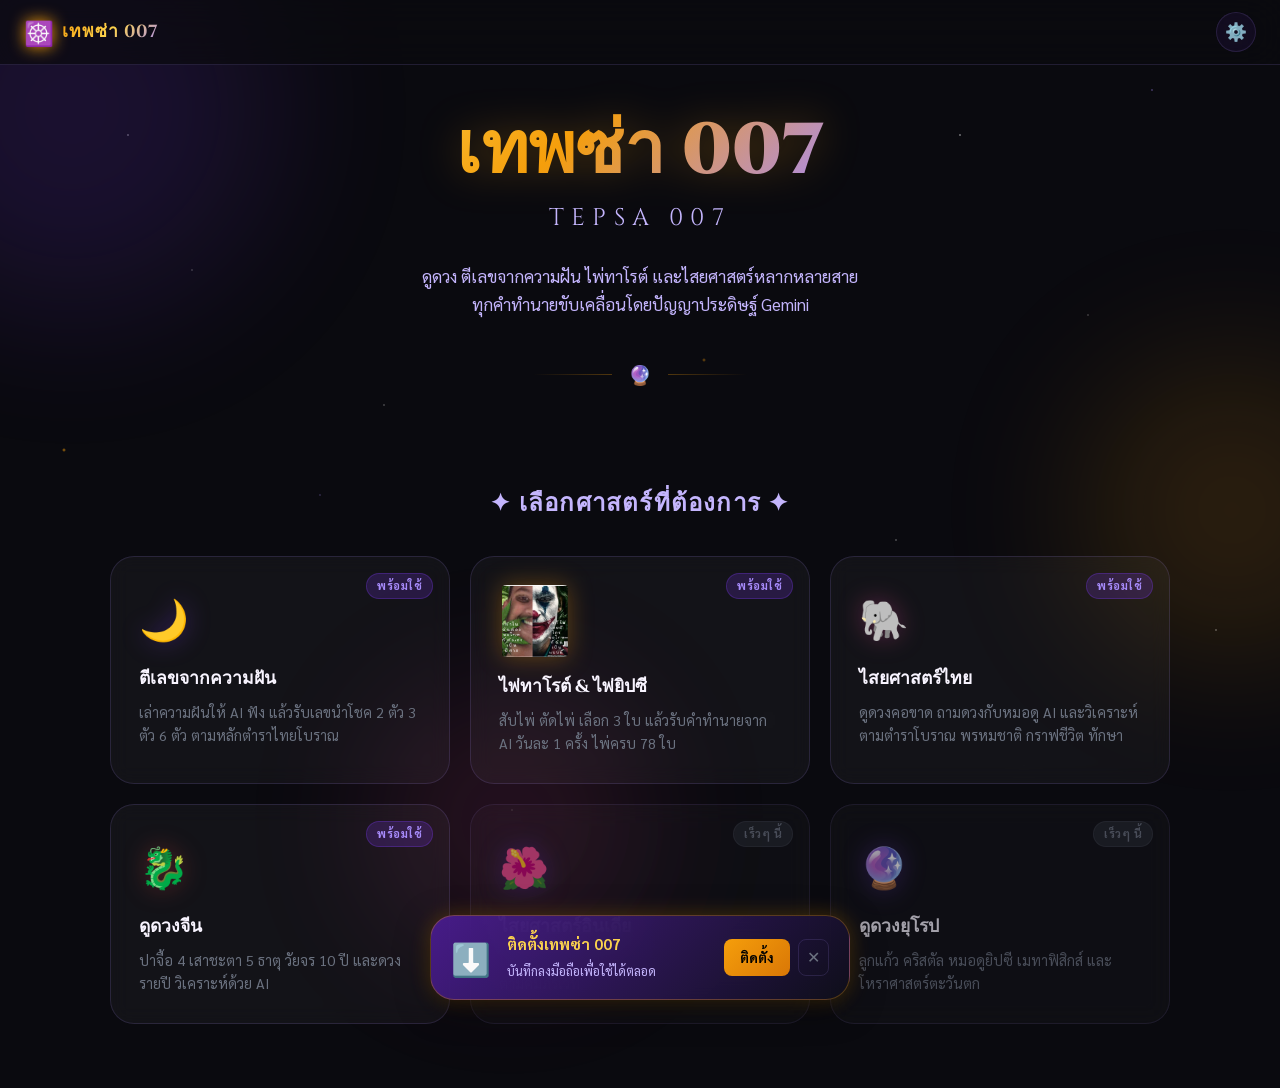
==== index.html @ 2c727ce7 "Add files via upload" ====
<!DOCTYPE html>
<html lang="th">
<head>
  <meta charset="UTF-8" />
  <meta name="viewport" content="width=device-width, initial-scale=1.0, viewport-fit=cover" />
  <title>เทพซ่า 007 — ดูดวงด้วย AI Gemini</title>
  <meta name="description" content="เทพซ่า 007 — ดูดวง ตีเลขจากความฝัน ไพ่ทาโรต์ ไพ่ยิปซี และไสยศาสตร์หลากหลาย ด้วยพลัง AI Gemini" />
  <meta name="theme-color" content="#7c3aed" />
  <meta name="apple-mobile-web-app-capable" content="yes" />
  <meta name="apple-mobile-web-app-status-bar-style" content="black-translucent" />
  <meta name="apple-mobile-web-app-title" content="เทพซ่า 007" />
  <link rel="manifest" href="manifest.json" />
  <link rel="apple-touch-icon" href="icons/icon-192.png" />

  <!-- Open Graph -->
  <meta property="og:title"       content="เทพซ่า 007 — ดูดวงด้วย AI" />
  <meta property="og:description" content="ดูดวง ตีเลขฝัน ไพ่ทาโรต์ ไสยศาสตร์ครบครัน" />
  <meta property="og:type"        content="website" />

  <link rel="stylesheet" href="css/style.css" />
</head>
<body>

<!-- ========== Background ========== -->
<div class="stars-bg"></div>
<div class="nebula-orbs">
  <div class="orb orb-1"></div>
  <div class="orb orb-2"></div>
  <div class="orb orb-3"></div>
</div>

<!-- ========== Navbar ========== -->
<nav class="navbar" role="navigation" aria-label="เมนูหลัก">
  <a href="index.html" class="navbar-logo" aria-label="หน้าแรก">
    <span class="logo-icon">☸️</span>
    <span class="logo-text">เทพซ่า 007</span>
  </a>
  <div class="navbar-actions">
    <button class="btn-icon" id="btn-settings" aria-label="การตั้งค่า" title="การตั้งค่า">⚙️</button>
  </div>
</nav>

<!-- ========== Settings Overlay ========== -->
<div class="settings-overlay" id="settings-overlay" role="dialog" aria-modal="true" aria-labelledby="settings-title"></div>
<aside class="settings-panel" id="settings-panel">
  <div class="settings-header">
    <h2 id="settings-title">⚙️ การตั้งค่า</h2>
    <button class="btn-icon" id="btn-settings-close" aria-label="ปิด">✕</button>
  </div>
  <div class="settings-body">

    <!-- API Key -->
    <div class="settings-section">
      <label for="setting-api-key">🔑 Gemini API Key</label>
      <div class="input-group">
        <input type="password" id="setting-api-key" placeholder="AIzaSy..." autocomplete="off" spellcheck="false" />
        <button class="input-toggle-eye" id="toggle-eye" aria-label="แสดง/ซ่อน API Key">👁</button>
      </div>
      <a href="https://aistudio.google.com/app/apikey" target="_blank" rel="noopener noreferrer" class="settings-link">
        🔗 รับ API Key ฟรีที่ Google AI Studio →
      </a>
    </div>

    <div class="settings-divider"></div>

    <!-- Model Selection -->
    <div class="settings-section">
      <label for="setting-model">🤖 เลือกโมเดล AI</label>
      <div class="settings-select-wrapper">
        <select id="setting-model" aria-label="เลือกโมเดล Gemini">
          <option value="models/gemini-2.5-flash">✨ Gemini 2.5 Flash</option>
        </select>
      </div>
      <div id="model-status" class="model-status" style="display:none;"></div>
      <button
        type="button"
        style="margin-top:0.5rem; width:100%; padding:0.5rem; border-radius:8px; border:1px solid var(--border-glass); background:var(--bg-glass); color:var(--text-secondary); font-family:Sarabun,sans-serif; font-size:0.82rem; cursor:pointer;"
        id="btn-refresh-models"
        onclick="(function(){
          const key=document.getElementById('setting-api-key').value.trim()||window.Store.get(window.STORAGE.API_KEY,'');
          if(!key){window.showToast('กรุณาใส่ API Key ก่อน','error');return;}
          const el=document.getElementById('model-status');el.style.display='block';
          window.modelManager.fetchModels(key,true);
        })()">
        🔄 โหลดโมเดลใหม่จาก API
      </button>
    </div>

    <div class="settings-divider"></div>

    <!-- Voice Selection -->
    <div class="settings-section">
      <label for="setting-voice">🔊 โมเดลเสียงอ่าน</label>
      <div class="settings-select-wrapper">
        <select id="setting-voice" aria-label="เลือกเสียงอ่าน">
          <option value="auto">✨ อัตโนมัติ — เสียงธรรมชาติ (แนะนำ)</option>
        </select>
      </div>
      <div class="settings-hint">แสดงเฉพาะเสียงภาษาไทยที่ติดตั้งอยู่ใน Microsoft Edge หรือระบบของคุณ</div>
    </div>

    <div class="settings-divider"></div>

    <!-- Info -->
    <div class="settings-section">
      <label>ℹ️ ข้อมูล</label>
      <div style="font-size:0.82rem; color:var(--text-muted); line-height:1.7;">
        ข้อมูลทั้งหมด (API Key, ประวัติ, ผลไพ่) บันทึกในเครื่องของคุณเท่านั้น ไม่มีการส่งข้อมูลไปยังเซิร์ฟเวอร์ใดๆ นอกจาก Google Gemini API
      </div>
    </div>

  </div>
  <div class="settings-footer">
    <button class="btn-save" id="btn-save-settings">💾 บันทึก</button>
    <button class="btn-clear-data" id="btn-clear-data">🗑️ ล้างทั้งหมด</button>
  </div>
</aside>

<!-- ========== Page Wrapper ========== -->
<main class="page-wrapper">

  <!-- Hero -->
  <section class="hero" aria-labelledby="hero-title">
    <h1 class="hero-title" id="hero-title">เทพซ่า 007</h1>
    <div class="hero-title-sub">TEPSA 007</div>
    <p class="hero-desc">
      ดูดวง ตีเลขจากความฝัน ไพ่ทาโรต์ และไสยศาสตร์หลากหลายสาย<br>
      ทุกคำทำนายขับเคลื่อนโดยปัญญาประดิษฐ์ Gemini
    </p>
    <div class="hero-divider">
      <div class="hero-divider-icon">🔮</div>
    </div>
  </section>

  <!-- Features Grid -->
  <section class="features-section" aria-labelledby="features-heading">
    <h2 class="features-title" id="features-heading">✦ เลือกศาสตร์ที่ต้องการ ✦</h2>
    <div class="features-grid" role="list">

      <!-- Feature 1: Dream -->
      <a href="pages/dream.html" class="feature-card active" role="listitem" style="--glow-color:rgba(124,58,237,0.35); --glow-border:#7c3aed;">
        <div class="feature-badge badge-new">พร้อมใช้</div>
        <span class="feature-icon">🌙</span>
        <div class="feature-title">ตีเลขจากความฝัน</div>
        <div class="feature-desc">เล่าความฝันให้ AI ฟัง แล้วรับเลขนำโชค 2 ตัว 3 ตัว 6 ตัว ตามหลักตำราไทยโบราณ</div>
      </a>

      <!-- Feature 2: Tarot -->
      <a href="pages/tarot.html" class="feature-card active-gold" role="listitem" style="--glow-color:rgba(245,158,11,0.35); --glow-border:#f59e0b;">
        <div class="feature-badge badge-new">พร้อมใช้</div>
        <img class="feature-icon feature-icon-image" src="icons_1/128.png" alt="ไอคอนไพ่ทาโรต์" />
        <div class="feature-title">ไพ่ทาโรต์ & ไพ่ยิปซี</div>
        <div class="feature-desc">สับไพ่ ตัดไพ่ เลือก 3 ใบ แล้วรับคำทำนายจาก AI วันละ 1 ครั้ง ไพ่ครบ 78 ใบ</div>
      </a>

      <!-- Feature 3: Thai -->
      <a href="pages/thai.html" class="feature-card active-pink" role="listitem" style="--glow-color:rgba(236,72,153,0.3); --glow-border:#ec4899;">
        <div class="feature-badge badge-new">พร้อมใช้</div>
        <span class="feature-icon">🐘</span>
        <div class="feature-title">ไสยศาสตร์ไทย</div>
        <div class="feature-desc">ดูดวงคอขาด ถามดวงกับหมอดู AI และวิเคราะห์ตามตำราโบราณ พรหมชาติ กราฟชีวิต ทักษา</div>
      </a>

      <!-- Feature 4: Chinese -->
      <a href="pages/chinese.html" class="feature-card active-red" role="listitem" style="--glow-color:rgba(239,68,68,0.3); --glow-border:#ef4444;">
        <div class="feature-badge badge-new">พร้อมใช้</div>
        <span class="feature-icon">🐉</span>
        <div class="feature-title">ดูดวงจีน</div>
        <div class="feature-desc">ปาจื้อ 4 เสาชะตา 5 ธาตุ วัยจร 10 ปี และดวงรายปี วิเคราะห์ด้วย AI</div>
      </a>

      <!-- Feature 5: India -->
      <div class="feature-card coming-soon" role="listitem">
        <div class="feature-badge badge-soon">เร็วๆ นี้</div>
        <span class="feature-icon">🌺</span>
        <div class="feature-title">ไสยศาสตร์อินเดีย</div>
        <div class="feature-desc">โหราศาสตร์เวทมนตร์ จักระ มันตรา ดวงชะตาตามคัมภีร์เวท</div>
      </div>

      <!-- Feature 6: Europe -->
      <div class="feature-card coming-soon" role="listitem">
        <div class="feature-badge badge-soon">เร็วๆ นี้</div>
        <span class="feature-icon">🔮</span>
        <div class="feature-title">ดูดวงยุโรป</div>
        <div class="feature-desc">ลูกแก้ว คริสตัล หมอดูยิปซี เมทาฟิสิกส์ และโหราศาสตร์ตะวันตก</div>
      </div>

    </div>
  </section>

</main>

<!-- ========== PWA Install Banner ========== -->
<div class="install-banner" id="install-banner" role="complementary" aria-label="ติดตั้งแอป">
  <div class="install-banner-icon">⬇️</div>
  <div class="install-banner-text">
    <strong>ติดตั้งเทพซ่า 007</strong>
    <span>บันทึกลงมือถือเพื่อใช้ได้ตลอด</span>
  </div>
  <div class="install-banner-actions">
    <button class="btn-install" id="btn-install-pwa">ติดตั้ง</button>
    <button class="btn-dismiss" id="btn-dismiss-pwa" aria-label="ปิด">✕</button>
  </div>
</div>

<script src="js/app.js"></script>
<script src="js/models.js"></script>
</body>
</html>
---- css/style.css ----
/* ==========================================
   เทพซ่า 007 — Global Design System
   ========================================== */

@import url('https://fonts.googleapis.com/css2?family=Cinzel:wght@400;600;700;900&family=Sarabun:wght@300;400;500;600;700&display=swap');

/* ---- CSS Variables ---- */
:root {
  color-scheme: dark;
  --bg-primary:    #0a0a0f;
  --bg-secondary:  #0f0f1a;
  --bg-card:       rgba(255,255,255,0.04);
  --bg-glass:      rgba(124,58,237,0.08);

  --purple-deep:   #4c1d95;
  --purple-main:   #7c3aed;
  --purple-light:  #a78bfa;
  --purple-glow:   rgba(124,58,237,0.35);

  --gold-main:     #f59e0b;
  --gold-light:    #fcd34d;
  --gold-glow:     rgba(245,158,11,0.35);

  --pink-accent:   #ec4899;
  --pink-glow:     rgba(236,72,153,0.25);

  --cyan-accent:   #06b6d4;
  --text-primary:  #f8f4ff;
  --text-secondary:#c4b5fd;
  --text-muted:    #6b7280;

  --border-glass:  rgba(167,139,250,0.15);
  --border-gold:   rgba(245,158,11,0.3);

  --radius-sm:     8px;
  --radius-md:     16px;
  --radius-lg:     24px;
  --radius-xl:     32px;

  --shadow-purple: 0 0 30px rgba(124,58,237,0.4);
  --shadow-gold:   0 0 20px rgba(245,158,11,0.3);
  --shadow-card:   0 8px 32px rgba(0,0,0,0.4);

  --transition:    all 0.3s cubic-bezier(0.4,0,0.2,1);
}

/* ---- Reset ---- */
*, *::before, *::after { box-sizing: border-box; margin: 0; padding: 0; }

html { scroll-behavior: smooth; font-size: 16px; }

body {
  font-family: 'Sarabun', sans-serif;
  background-color: var(--bg-primary);
  color: var(--text-primary);
  min-height: 100vh;
  overflow-x: hidden;
  line-height: 1.6;
}

/* ---- Starfield Background ---- */
.stars-bg {
  position: fixed;
  inset: 0;
  z-index: 0;
  pointer-events: none;
  overflow: hidden;
}
.stars-bg::before, .stars-bg::after {
  content: '';
  position: absolute;
  inset: 0;
  background-image:
    radial-gradient(1px 1px at 10% 15%, rgba(255,255,255,0.8) 0%, transparent 100%),
    radial-gradient(1px 1px at 30% 45%, rgba(255,255,255,0.6) 0%, transparent 100%),
    radial-gradient(1.5px 1.5px at 50% 25%, rgba(255,255,255,0.9) 0%, transparent 100%),
    radial-gradient(1px 1px at 70% 60%, rgba(255,255,255,0.7) 0%, transparent 100%),
    radial-gradient(1px 1px at 85% 35%, rgba(255,255,255,0.5) 0%, transparent 100%),
    radial-gradient(1px 1px at 20% 75%, rgba(255,255,255,0.6) 0%, transparent 100%),
    radial-gradient(1.5px 1.5px at 60% 80%, rgba(255,255,255,0.8) 0%, transparent 100%),
    radial-gradient(1px 1px at 40% 90%, rgba(255,255,255,0.5) 0%, transparent 100%),
    radial-gradient(1px 1px at 90% 10%, rgba(167,139,250,0.9) 0%, transparent 100%),
    radial-gradient(2px 2px at 5% 50%, rgba(245,158,11,0.7) 0%, transparent 100%);
  animation: twinkle 4s ease-in-out infinite alternate;
}
.stars-bg::after {
  background-image:
    radial-gradient(1px 1px at 15% 30%, rgba(255,255,255,0.5) 0%, transparent 100%),
    radial-gradient(1px 1px at 45% 65%, rgba(255,255,255,0.7) 0%, transparent 100%),
    radial-gradient(1.5px 1.5px at 75% 15%, rgba(255,255,255,0.6) 0%, transparent 100%),
    radial-gradient(1px 1px at 95% 70%, rgba(255,255,255,0.8) 0%, transparent 100%),
    radial-gradient(1px 1px at 25% 55%, rgba(167,139,250,0.6) 0%, transparent 100%),
    radial-gradient(2px 2px at 55% 40%, rgba(245,158,11,0.5) 0%, transparent 100%),
    radial-gradient(1px 1px at 80% 85%, rgba(255,255,255,0.5) 0%, transparent 100%);
  animation-delay: 2s;
  animation-duration: 6s;
}
@keyframes twinkle {
  0%   { opacity: 0.6; }
  100% { opacity: 1; }
}

/* ---- Nebula Orbs ---- */
.nebula-orbs {
  position: fixed;
  inset: 0;
  z-index: 0;
  pointer-events: none;
}
.orb {
  position: absolute;
  border-radius: 50%;
  filter: blur(80px);
  opacity: 0.15;
  animation: floatOrb 8s ease-in-out infinite;
}
.orb-1 { width: 400px; height: 400px; background: var(--purple-main); top: -10%; left: -10%; animation-duration: 10s; }
.orb-2 { width: 300px; height: 300px; background: var(--gold-main); top: 40%; right: -8%; animation-duration: 12s; animation-delay: 2s; }
.orb-3 { width: 250px; height: 250px; background: var(--pink-accent); bottom: -5%; left: 30%; animation-duration: 9s; animation-delay: 4s; }
@keyframes floatOrb {
  0%, 100% { transform: translate(0, 0) scale(1); }
  33%       { transform: translate(30px, -20px) scale(1.05); }
  66%       { transform: translate(-20px, 30px) scale(0.95); }
}

/* ---- Layout ---- */
.page-wrapper {
  position: relative;
  z-index: 1;
  min-height: 100vh;
}

/* ---- Navbar ---- */
.navbar {
  position: fixed;
  top: 0;
  left: 0;
  right: 0;
  z-index: 100;
  display: flex;
  align-items: center;
  justify-content: space-between;
  padding: 0.75rem 1.5rem;
  background: rgba(10,10,15,0.7);
  backdrop-filter: blur(20px);
  -webkit-backdrop-filter: blur(20px);
  border-bottom: 1px solid var(--border-glass);
}
.navbar-logo {
  display: flex;
  align-items: center;
  gap: 0.5rem;
  text-decoration: none;
}
.navbar-logo .logo-icon {
  font-size: 1.5rem;
  filter: drop-shadow(0 0 8px var(--gold-main));
  animation: rotateSlow 20s linear infinite;
}
@keyframes rotateSlow { to { transform: rotate(360deg); } }
.navbar-logo .logo-text {
  font-family: 'Cinzel', serif;
  font-size: 1.1rem;
  font-weight: 700;
  background: linear-gradient(135deg, var(--gold-main), var(--gold-light), var(--purple-light));
  -webkit-background-clip: text;
  -webkit-text-fill-color: transparent;
  background-clip: text;
  letter-spacing: 1px;
}
.navbar-actions { display: flex; align-items: center; gap: 0.5rem; }

/* ---- Buttons ---- */
.btn-icon {
  width: 40px;
  height: 40px;
  border-radius: 50%;
  border: 1px solid var(--border-glass);
  background: var(--bg-glass);
  color: var(--text-primary);
  font-size: 1.1rem;
  cursor: pointer;
  display: flex;
  align-items: center;
  justify-content: center;
  transition: var(--transition);
  backdrop-filter: blur(10px);
  -webkit-backdrop-filter: blur(10px);
}
.btn-icon:hover {
  border-color: var(--purple-main);
  background: var(--purple-glow);
  box-shadow: var(--shadow-purple);
  transform: scale(1.05);
}
.btn-back {
  display: inline-flex;
  align-items: center;
  gap: 0.4rem;
  padding: 0.4rem 1rem;
  border-radius: var(--radius-sm);
  border: 1px solid var(--border-glass);
  background: var(--bg-glass);
  color: var(--text-secondary);
  font-family: 'Sarabun', sans-serif;
  font-size: 0.9rem;
  cursor: pointer;
  text-decoration: none;
  transition: var(--transition);
  backdrop-filter: blur(10px);
}
.btn-back:hover {
  color: var(--text-primary);
  border-color: var(--purple-main);
  background: var(--purple-glow);
}

.btn-primary {
  display: inline-flex;
  align-items: center;
  justify-content: center;
  gap: 0.5rem;
  padding: 0.75rem 1.75rem;
  border-radius: var(--radius-md);
  border: none;
  background: linear-gradient(135deg, var(--purple-main), var(--purple-deep));
  color: #fff;
  font-family: 'Sarabun', sans-serif;
  font-size: 1rem;
  font-weight: 600;
  cursor: pointer;
  transition: var(--transition);
  box-shadow: 0 4px 15px var(--purple-glow);
}
.btn-primary:hover {
  transform: translateY(-2px);
  box-shadow: 0 8px 25px var(--purple-glow);
}
.btn-primary:active { transform: translateY(0); }
.btn-primary:disabled {
  opacity: 0.5;
  cursor: not-allowed;
  transform: none;
}

.btn-gold {
  display: inline-flex;
  align-items: center;
  justify-content: center;
  gap: 0.5rem;
  padding: 0.75rem 1.75rem;
  border-radius: var(--radius-md);
  border: 1px solid var(--gold-main);
  background: linear-gradient(135deg, rgba(245,158,11,0.15), rgba(252,211,77,0.1));
  color: var(--gold-light);
  font-family: 'Sarabun', sans-serif;
  font-size: 1rem;
  font-weight: 600;
  cursor: pointer;
  transition: var(--transition);
}
.btn-gold:hover {
  background: linear-gradient(135deg, rgba(245,158,11,0.25), rgba(252,211,77,0.2));
  box-shadow: var(--shadow-gold);
  transform: translateY(-2px);
}

/* ---- Settings Panel ---- */
.settings-overlay {
  position: fixed;
  inset: 0;
  background: rgba(0,0,0,0.6);
  backdrop-filter: blur(4px);
  z-index: 200;
  opacity: 0;
  pointer-events: none;
  transition: opacity 0.3s ease;
}
.settings-overlay.open { opacity: 1; pointer-events: all; }

.settings-panel {
  position: fixed;
  top: 0;
  right: 0;
  bottom: 0;
  width: min(380px, 100vw);
  background: linear-gradient(180deg, #0d0d1a 0%, #0a0a0f 100%);
  border-left: 1px solid var(--border-glass);
  z-index: 201;
  transform: translateX(100%);
  transition: transform 0.35s cubic-bezier(0.4,0,0.2,1);
  display: flex;
  flex-direction: column;
  overflow: hidden;
}
.settings-panel.open { transform: translateX(0); }

.settings-header {
  display: flex;
  align-items: center;
  justify-content: space-between;
  padding: 1.25rem 1.5rem;
  border-bottom: 1px solid var(--border-glass);
  background: rgba(124,58,237,0.08);
}
.settings-header h2 {
  font-family: 'Cinzel', serif;
  font-size: 1.1rem;
  font-weight: 600;
  color: var(--gold-light);
}
.settings-body { flex: 1; overflow-y: auto; padding: 1.5rem; display: flex; flex-direction: column; gap: 1.5rem; }

.settings-section { display: flex; flex-direction: column; gap: 0.75rem; }
.settings-section label {
  font-size: 0.85rem;
  font-weight: 600;
  color: var(--text-secondary);
  text-transform: uppercase;
  letter-spacing: 0.05em;
}

.input-group { position: relative; }
.input-group input,
.input-group select,
.settings-section select {
  width: 100%;
  padding: 0.75rem 1rem;
  border-radius: var(--radius-sm);
  border: 1px solid var(--border-glass);
  background: rgba(255,255,255,0.06);
  color: var(--text-primary);
  font-family: 'Sarabun', sans-serif;
  font-size: 0.95rem;
  outline: none;
  transition: var(--transition);
  -webkit-appearance: none;
  appearance: none;
  color-scheme: dark;
}

.settings-section select option,
.input-group select option,
select option {
  background-color: #161229 !important;
  color: #f8f4ff !important;
  font-family: 'Sarabun', sans-serif;
  font-size: 0.95rem;
  padding: 0.75rem 1rem;
}
.input-group input[type="password"] { padding-right: 2.75rem; letter-spacing: 0.1em; }
.input-group input:focus,
.input-group select:focus,
.settings-section select:focus {
  border-color: var(--purple-main);
  background: rgba(124,58,237,0.08);
  box-shadow: 0 0 0 3px rgba(124,58,237,0.15);
}
.input-toggle-eye {
  position: absolute;
  right: 0.75rem;
  top: 50%;
  transform: translateY(-50%);
  background: none;
  border: none;
  color: var(--text-muted);
  cursor: pointer;
  font-size: 1rem;
  padding: 0.25rem;
  line-height: 1;
  transition: color 0.2s;
}
.input-toggle-eye:hover { color: var(--text-primary); }

.settings-link {
  font-size: 0.82rem;
  color: var(--purple-light);
  text-decoration: none;
  display: inline-flex;
  align-items: center;
  gap: 0.3rem;
  transition: color 0.2s;
}
.settings-link:hover { color: var(--gold-light); }

.settings-hint {
  color: var(--text-muted);
  font-size: 0.78rem;
  line-height: 1.5;
}

.settings-select-wrapper { position: relative; }

/* Custom Select Dropdown Component */
.custom-select-container {
  position: relative;
  width: 100%;
}

.custom-select-trigger {
  width: 100%;
  padding: 0.85rem 1rem;
  border-radius: var(--radius-sm);
  border: 2px solid #8b5cf6;
  background: #0f0b21;
  color: #ffffff !important;
  font-family: 'Sarabun', sans-serif;
  font-size: 0.98rem;
  font-weight: 600;
  display: flex;
  align-items: center;
  justify-content: space-between;
  cursor: pointer;
  user-select: none;
  transition: all 0.25s cubic-bezier(0.4, 0, 0.2, 1);
  box-shadow: 0 4px 15px rgba(0, 0, 0, 0.4), inset 0 1px 2px rgba(255, 255, 255, 0.08);
}

.custom-select-trigger:hover {
  border-color: #a78bfa;
  background: #181236;
  box-shadow: 0 0 15px rgba(124, 58, 237, 0.35);
}

.custom-select-trigger.active {
  border-color: #f59e0b;
  background: #181236;
  box-shadow: 0 0 0 3px rgba(245, 158, 11, 0.25), 0 0 25px rgba(124, 58, 237, 0.4);
}

.custom-select-trigger .custom-select-label-wrap {
  display: flex;
  align-items: center;
  gap: 0.6rem;
  overflow: hidden;
  text-overflow: ellipsis;
  white-space: nowrap;
}

.custom-select-trigger .custom-select-label {
  color: #ffffff !important;
  font-weight: 600;
  font-size: 0.98rem;
  letter-spacing: 0.02em;
}

.custom-select-trigger .custom-select-arrow {
  color: #f59e0b !important;
  font-size: 1rem;
  font-weight: bold;
  transition: transform 0.25s ease, color 0.2s ease;
  flex-shrink: 0;
  margin-left: 0.5rem;
}

.custom-select-trigger.active .custom-select-arrow {
  transform: rotate(180deg);
  color: #fbbf24 !important;
}

/* Dropdown list container */
.custom-select-dropdown {
  position: absolute;
  top: calc(100% + 8px);
  left: 0;
  right: 0;
  z-index: 99999;
  background: #0e0a1f;
  border: 2px solid rgba(167, 139, 250, 0.45);
  border-radius: 14px;
  box-shadow: 0 20px 60px rgba(0, 0, 0, 0.95), 0 0 30px rgba(124, 58, 237, 0.35);
  max-height: 270px;
  overflow-y: auto;
  padding: 8px;
  backdrop-filter: blur(24px);
  -webkit-backdrop-filter: blur(24px);
  animation: customSelectFadeIn 0.2s cubic-bezier(0.16, 1, 0.3, 1);
  scrollbar-width: thin;
  scrollbar-color: #f59e0b #181333;
}

@keyframes customSelectFadeIn {
  from { opacity: 0; transform: translateY(-8px) scale(0.98); }
  to { opacity: 1; transform: translateY(0) scale(1); }
}

/* ---- Highly Visible Gold Scrollbar (แถบสไลด์เด่นชัด) ---- */
.custom-select-dropdown::-webkit-scrollbar {
  width: 10px;
}
.custom-select-dropdown::-webkit-scrollbar-track {
  background: #181333;
  border-radius: 8px;
  border: 1px solid rgba(255, 255, 255, 0.15);
  margin: 4px 2px;
}
.custom-select-dropdown::-webkit-scrollbar-thumb {
  background: linear-gradient(180deg, #f59e0b, #d97706);
  border-radius: 8px;
  border: 2px solid #181333;
  box-shadow: 0 0 10px rgba(245, 158, 11, 0.7);
}
.custom-select-dropdown::-webkit-scrollbar-thumb:hover {
  background: linear-gradient(180deg, #fbbf24, #f59e0b);
  box-shadow: 0 0 15px rgba(245, 158, 11, 1);
}

/* Dropdown Items with High Contrast */
.custom-select-item {
  padding: 0.75rem 0.9rem;
  border-radius: 9px;
  background: #16112e;
  border: 1px solid rgba(255, 255, 255, 0.08);
  color: #ffffff !important;
  font-size: 0.92rem;
  font-weight: 600;
  display: flex;
  align-items: center;
  justify-content: space-between;
  gap: 0.5rem;
  cursor: pointer;
  transition: all 0.15s ease;
  user-select: none;
  margin-bottom: 5px;
}

.custom-select-item:hover {
  background: #6d28d9 !important;
  border-color: #c084fc;
  color: #ffffff !important;
  transform: translateX(4px);
  box-shadow: 0 4px 12px rgba(109, 40, 217, 0.4);
}

.custom-select-item.selected {
  background: #4c1d95 !important;
  border: 2px solid #f59e0b !important;
  color: #ffffff !important;
  font-weight: 700;
  box-shadow: 0 0 15px rgba(245, 158, 11, 0.25);
}

.custom-select-item .item-main {
  display: flex;
  align-items: center;
  gap: 0.6rem;
  overflow: hidden;
  text-overflow: ellipsis;
  white-space: nowrap;
  color: #ffffff !important;
}

.custom-select-item .item-main span {
  color: #ffffff !important;
}

.custom-select-item .item-badge {
  font-size: 0.72rem;
  padding: 0.18rem 0.5rem;
  border-radius: 6px;
  font-weight: 700;
  letter-spacing: 0.02em;
}

.custom-select-item .badge-flash {
  background: #2a1906;
  color: #fbbf24 !important;
  border: 1px solid #f59e0b;
}

.custom-select-item .badge-pro {
  background: #082f49;
  color: #38bdf8 !important;
  border: 1px solid #0284c7;
}

.custom-select-item .badge-new {
  background: #1c0e3a;
  color: #c084fc !important;
  border: 1px solid #9333ea;
}

.custom-select-item .item-check {
  color: #f59e0b !important;
  font-size: 1.05rem;
  font-weight: 900;
  margin-left: 0.4rem;
}

.model-status {
  font-size: 0.8rem;
  padding: 0.4rem 0.75rem;
  border-radius: var(--radius-sm);
  background: rgba(255,255,255,0.04);
  border: 1px solid var(--border-glass);
}
.model-status.loading { color: var(--purple-light); }
.model-status.success { color: #4ade80; border-color: rgba(74,222,128,0.3); }
.model-status.error   { color: var(--pink-accent); border-color: rgba(236,72,153,0.3); }

.settings-divider {
  height: 1px;
  background: var(--border-glass);
}

.settings-footer {
  padding: 1.25rem 1.5rem;
  border-top: 1px solid var(--border-glass);
  display: flex;
  gap: 0.75rem;
}
.btn-save {
  flex: 1;
  padding: 0.65rem;
  border-radius: var(--radius-sm);
  border: none;
  background: linear-gradient(135deg, var(--purple-main), var(--purple-deep));
  color: #fff;
  font-family: 'Sarabun', sans-serif;
  font-weight: 600;
  cursor: pointer;
  transition: var(--transition);
}
.btn-save:hover { box-shadow: 0 0 20px var(--purple-glow); }
.btn-clear-data {
  padding: 0.65rem 1rem;
  border-radius: var(--radius-sm);
  border: 1px solid rgba(239,68,68,0.3);
  background: transparent;
  color: #f87171;
  font-family: 'Sarabun', sans-serif;
  font-size: 0.85rem;
  cursor: pointer;
  transition: var(--transition);
}
.btn-clear-data:hover { background: rgba(239,68,68,0.1); border-color: rgba(239,68,68,0.5); }

/* ---- Install Banner ---- */
.install-banner {
  position: fixed;
  bottom: 1.25rem;
  left: 50%;
  transform: translateX(-50%) translateY(120px);
  width: calc(100% - 2rem);
  max-width: 420px;
  z-index: 150;
  background: linear-gradient(135deg, rgba(76,29,149,0.9), rgba(15,15,26,0.95));
  border: 1px solid var(--border-gold);
  border-radius: var(--radius-lg);
  padding: 1rem 1.25rem;
  display: flex;
  align-items: center;
  gap: 1rem;
  backdrop-filter: blur(20px);
  -webkit-backdrop-filter: blur(20px);
  box-shadow: 0 8px 32px rgba(0,0,0,0.5), var(--shadow-gold);
  transition: transform 0.4s cubic-bezier(0.34,1.56,0.64,1);
}
.install-banner.show { transform: translateX(-50%) translateY(0); }
.install-banner-icon { font-size: 2rem; flex-shrink: 0; }
.install-banner-text { flex: 1; }
.install-banner-text strong { font-size: 0.95rem; color: var(--gold-light); display: block; }
.install-banner-text span { font-size: 0.8rem; color: var(--text-secondary); }
.install-banner-actions { display: flex; gap: 0.5rem; flex-shrink: 0; }
.btn-install {
  padding: 0.5rem 1rem;
  border-radius: var(--radius-sm);
  border: none;
  background: linear-gradient(135deg, var(--gold-main), #d97706);
  color: #000;
  font-family: 'Sarabun', sans-serif;
  font-weight: 700;
  font-size: 0.85rem;
  cursor: pointer;
  transition: var(--transition);
}
.btn-install:hover { transform: scale(1.05); }
.btn-dismiss {
  padding: 0.5rem;
  border-radius: var(--radius-sm);
  border: 1px solid var(--border-glass);
  background: transparent;
  color: var(--text-muted);
  cursor: pointer;
  font-size: 1rem;
  transition: var(--transition);
}
.btn-dismiss:hover { color: var(--text-primary); }

/* ---- Hero Section ---- */
.hero {
  padding: 7rem 1.5rem 3rem;
  text-align: center;
  max-width: 800px;
  margin: 0 auto;
}
.hero-badge {
  display: inline-flex;
  align-items: center;
  gap: 0.4rem;
  padding: 0.35rem 0.9rem;
  border-radius: 100px;
  border: 1px solid var(--border-gold);
  background: rgba(245,158,11,0.08);
  color: var(--gold-light);
  font-size: 0.8rem;
  font-weight: 600;
  letter-spacing: 0.05em;
  margin-bottom: 1.5rem;
  animation: pulseGold 2s ease-in-out infinite;
}
@keyframes pulseGold {
  0%, 100% { box-shadow: 0 0 0 0 rgba(245,158,11,0); }
  50%       { box-shadow: 0 0 0 6px rgba(245,158,11,0.08); }
}

.hero-title {
  font-family: 'Cinzel', serif;
  font-size: clamp(2.5rem, 8vw, 4.5rem);
  font-weight: 900;
  line-height: 1.1;
  margin-bottom: 0.5rem;
  background: linear-gradient(135deg, var(--gold-light) 0%, var(--gold-main) 40%, var(--purple-light) 80%);
  -webkit-background-clip: text;
  -webkit-text-fill-color: transparent;
  background-clip: text;
  filter: drop-shadow(0 0 20px rgba(245,158,11,0.3));
}
.hero-title-sub {
  font-family: 'Cinzel', serif;
  font-size: clamp(1rem, 3vw, 1.5rem);
  font-weight: 400;
  color: var(--text-secondary);
  letter-spacing: 0.3em;
  margin-bottom: 1.5rem;
}
.hero-desc {
  font-size: 1.05rem;
  color: var(--text-secondary);
  max-width: 500px;
  margin: 0 auto 2.5rem;
  line-height: 1.7;
}
.hero-divider {
  display: flex;
  align-items: center;
  gap: 1rem;
  margin-bottom: 3rem;
  justify-content: center;
}
.hero-divider::before, .hero-divider::after {
  content: '';
  flex: 1;
  max-width: 80px;
  height: 1px;
  background: linear-gradient(90deg, transparent, var(--border-gold));
}
.hero-divider::after { background: linear-gradient(90deg, var(--border-gold), transparent); }
.hero-divider-icon { color: var(--gold-main); font-size: 1.2rem; }

/* ---- Feature Grid ---- */
.features-section {
  max-width: 1100px;
  margin: 0 auto;
  padding: 0 1.25rem 4rem;
}
.features-title {
  text-align: center;
  font-family: 'Cinzel', serif;
  font-size: 1.5rem;
  font-weight: 600;
  color: var(--text-secondary);
  margin-bottom: 2rem;
  letter-spacing: 0.05em;
}
.features-grid {
  display: grid;
  grid-template-columns: repeat(auto-fit, minmax(280px, 1fr));
  gap: 1.25rem;
}

.feature-card {
  position: relative;
  background: var(--bg-card);
  border: 1px solid var(--border-glass);
  border-radius: var(--radius-lg);
  padding: 1.75rem;
  cursor: pointer;
  text-decoration: none;
  color: inherit;
  transition: var(--transition);
  overflow: hidden;
  backdrop-filter: blur(10px);
  -webkit-backdrop-filter: blur(10px);
  display: block;
}
.feature-card::before {
  content: '';
  position: absolute;
  inset: 0;
  background: linear-gradient(135deg, var(--glow-color, var(--purple-glow)), transparent 60%);
  opacity: 0;
  transition: opacity 0.3s ease;
  border-radius: inherit;
}
.feature-card:hover { transform: translateY(-6px); border-color: var(--glow-border, var(--purple-main)); box-shadow: var(--shadow-card), 0 0 30px var(--glow-color, var(--purple-glow)); }
.feature-card:hover::before { opacity: 1; }

.feature-card.active    { --glow-color: var(--purple-glow); --glow-border: var(--purple-main); }
.feature-card.active-gold { --glow-color: var(--gold-glow);   --glow-border: var(--gold-main); }
.feature-card.active-pink { --glow-color: var(--pink-glow);   --glow-border: var(--pink-accent); }
.feature-card.active-red  { --glow-color: rgba(239,68,68,0.3);  --glow-border: #ef4444; }
.feature-card.coming-soon { cursor: default; opacity: 0.65; }
.feature-card.coming-soon:hover { transform: none; box-shadow: none; border-color: var(--border-glass); }
.feature-card.coming-soon::before { opacity: 0 !important; }

.feature-badge {
  position: absolute;
  top: 1rem;
  right: 1rem;
  font-size: 0.7rem;
  font-weight: 700;
  padding: 0.2rem 0.6rem;
  border-radius: 100px;
  letter-spacing: 0.05em;
  text-transform: uppercase;
}
.badge-new  { background: rgba(124,58,237,0.2); color: var(--purple-light); border: 1px solid rgba(124,58,237,0.3); }
.badge-soon { background: rgba(107,114,128,0.2); color: var(--text-muted); border: 1px solid rgba(107,114,128,0.2); }

.feature-icon {
  font-size: 2.5rem;
  margin-bottom: 1rem;
  display: block;
  filter: drop-shadow(0 0 12px var(--glow-color, var(--purple-glow)));
  transition: transform 0.3s ease;
}
.feature-icon-image {
  width: 4.5rem;
  height: 4.5rem;
  object-fit: cover;
  border-radius: var(--radius-sm);
}
.feature-card:hover .feature-icon { transform: scale(1.15) rotate(-5deg); }

.feature-title {
  font-family: 'Cinzel', serif;
  font-size: 1.1rem;
  font-weight: 700;
  color: var(--text-primary);
  margin-bottom: 0.5rem;
}
.feature-desc { font-size: 0.9rem; color: var(--text-muted); line-height: 1.6; }

/* ---- AI Chat ---- */
.chat-container {
  /* ล็อกไว้ระหว่าง navbar กับขอบล่างจอ — ประวัติเลื่อนได้ แต่ช่องพิมพ์อยู่กับที่เสมอ */
  position: fixed;
  top: var(--navbar-h, 64px);
  left: 0;
  right: 0;
  bottom: var(--kb-inset, 0px);
  max-width: 800px;
  margin: 0 auto;
  display: flex;
  flex-direction: column;
  height: auto;
  z-index: 1;
}
.chat-header {
  padding: 1.25rem 1.5rem;
  border-bottom: 1px solid var(--border-glass);
  display: flex;
  align-items: center;
  gap: 1rem;
}
.chat-header-icon { font-size: 2rem; }
.chat-header-text h1 { font-family: 'Cinzel', serif; font-size: 1.2rem; font-weight: 700; color: var(--gold-light); }
.chat-header-text p { font-size: 0.82rem; color: var(--text-muted); }

.chat-messages {
  flex: 1;
  overflow-y: auto;
  padding: 1.5rem;
  display: flex;
  flex-direction: column;
  gap: 1.25rem;
  scroll-behavior: smooth;
  overscroll-behavior: contain;
  -webkit-overflow-scrolling: touch;
}
.chat-messages::-webkit-scrollbar { width: 4px; }
.chat-messages::-webkit-scrollbar-track { background: transparent; }
.chat-messages::-webkit-scrollbar-thumb { background: var(--border-glass); border-radius: 2px; }

.message {
  display: flex;
  gap: 0.75rem;
  animation: slideUpMsg 0.3s ease;
}
@keyframes slideUpMsg { from { opacity: 0; transform: translateY(10px); } to { opacity: 1; transform: translateY(0); } }
.message.user { flex-direction: row-reverse; }

.message-avatar {
  width: 36px;
  height: 36px;
  border-radius: 50%;
  display: flex;
  align-items: center;
  justify-content: center;
  font-size: 1rem;
  flex-shrink: 0;
  border: 1px solid var(--border-glass);
}
.message.ai .message-avatar { background: rgba(124,58,237,0.2); }
.message.user .message-avatar { background: rgba(245,158,11,0.15); }

.message-bubble {
  max-width: 75%;
  padding: 0.9rem 1.1rem;
  border-radius: var(--radius-md);
  font-size: 0.95rem;
  line-height: 1.65;
}
.message.ai .message-bubble {
  background: rgba(255,255,255,0.05);
  border: 1px solid var(--border-glass);
  border-radius: 0 var(--radius-md) var(--radius-md) var(--radius-md);
  color: var(--text-primary);
}
.message.user .message-bubble {
  background: linear-gradient(135deg, rgba(124,58,237,0.25), rgba(76,29,149,0.3));
  border: 1px solid rgba(124,58,237,0.3);
  border-radius: var(--radius-md) 0 var(--radius-md) var(--radius-md);
  color: var(--text-primary);
}

.tts-button {
  display: inline-flex;
  align-items: center;
  gap: 0.3rem;
  margin-top: 0.75rem;
  padding: 0.35rem 0.65rem;
  border: 1px solid var(--border-glass);
  border-radius: var(--radius-sm);
  background: rgba(255,255,255,0.05);
  color: var(--text-muted);
  font: inherit;
  font-size: 0.75rem;
  cursor: pointer;
  transition: color 0.2s ease, border-color 0.2s ease, background 0.2s ease;
}
.tts-button:hover,
.tts-button.is-speaking {
  border-color: var(--gold-light);
  background: rgba(245,158,11,0.1);
  color: var(--gold-light);
}

.lottery-result {
  margin-top: 0.75rem;
  padding: 1rem;
  background: rgba(245,158,11,0.08);
  border: 1px solid var(--border-gold);
  border-radius: var(--radius-sm);
}
.lottery-result h4 { font-family: 'Cinzel', serif; color: var(--gold-light); font-size: 0.85rem; margin-bottom: 0.5rem; }
.lottery-numbers {
  display: flex;
  flex-wrap: wrap;
  gap: 0.5rem;
  margin-top: 0.25rem;
}
.lottery-num {
  padding: 0.3rem 0.75rem;
  border-radius: var(--radius-sm);
  background: rgba(245,158,11,0.15);
  border: 1px solid rgba(245,158,11,0.3);
  color: var(--gold-light);
  font-family: 'Cinzel', serif;
  font-size: 1.1rem;
  font-weight: 700;
  letter-spacing: 0.1em;
}

.typing-indicator {
  display: flex;
  align-items: center;
  gap: 4px;
  padding: 0.75rem 1rem;
  background: rgba(255,255,255,0.04);
  border: 1px solid var(--border-glass);
  border-radius: 0 var(--radius-md) var(--radius-md) var(--radius-md);
  width: fit-content;
}
.typing-dot {
  width: 7px;
  height: 7px;
  border-radius: 50%;
  background: var(--purple-light);
  animation: typingBounce 1.2s ease-in-out infinite;
}
.typing-dot:nth-child(2) { animation-delay: 0.2s; }
.typing-dot:nth-child(3) { animation-delay: 0.4s; }
@keyframes typingBounce { 0%, 60%, 100% { transform: translateY(0); } 30% { transform: translateY(-8px); } }

.chat-input-area {
  flex-shrink: 0;
  padding: 0.9rem 1.5rem calc(1.1rem + env(safe-area-inset-bottom, 0px));
  border-top: 1px solid var(--border-glass);
  background: rgba(10,10,15,0.85);
  backdrop-filter: blur(14px);
  -webkit-backdrop-filter: blur(14px);
}
.chat-input-row {
  display: flex;
  gap: 0.75rem;
  align-items: flex-end;
}
.chat-input-wrapper { flex: 1; position: relative; }
.chat-textarea {
  width: 100%;
  padding: 0.85rem 1rem;
  border-radius: var(--radius-md);
  border: 1px solid var(--border-glass);
  background: rgba(255,255,255,0.04);
  color: var(--text-primary);
  font-family: 'Sarabun', sans-serif;
  font-size: 0.95rem;
  resize: none;
  outline: none;
  transition: var(--transition);
  min-height: 48px;
  max-height: 140px;
  line-height: 1.5;
}
.chat-textarea:focus {
  border-color: var(--purple-main);
  background: rgba(124,58,237,0.06);
  box-shadow: 0 0 0 3px rgba(124,58,237,0.1);
}
.chat-textarea::placeholder { color: var(--text-muted); }
.btn-send {
  width: 48px;
  height: 48px;
  border-radius: var(--radius-sm);
  border: none;
  background: linear-gradient(135deg, var(--purple-main), var(--purple-deep));
  color: #fff;
  font-size: 1.1rem;
  cursor: pointer;
  display: flex;
  align-items: center;
  justify-content: center;
  flex-shrink: 0;
  transition: var(--transition);
  box-shadow: 0 4px 15px var(--purple-glow);
}
.btn-send:hover { transform: scale(1.08); box-shadow: 0 6px 20px var(--purple-glow); }
.btn-send:disabled { opacity: 0.4; cursor: not-allowed; transform: none; }


/* ---- Tarot Page ---- */
.tarot-container {
  max-width: 900px;
  margin: 0 auto;
  padding: 1.5rem;
  padding-top: calc(60px + 1.5rem);
  min-height: 100vh;
}
.tarot-header {
  text-align: center;
  margin-bottom: 2rem;
}
.tarot-header h1 {
  font-family: 'Cinzel', serif;
  font-size: clamp(1.5rem, 5vw, 2.5rem);
  font-weight: 700;
  background: linear-gradient(135deg, var(--gold-light), var(--purple-light));
  -webkit-background-clip: text;
  -webkit-text-fill-color: transparent;
  background-clip: text;
}
.tarot-header p { color: var(--text-muted); font-size: 0.95rem; margin-top: 0.5rem; }

.daily-limit-notice {
  text-align: center;
  padding: 1.5rem;
  background: rgba(245,158,11,0.06);
  border: 1px solid var(--border-gold);
  border-radius: var(--radius-lg);
  margin-bottom: 2rem;
}
.daily-limit-notice .icon { font-size: 2rem; margin-bottom: 0.5rem; }
.daily-limit-notice p { color: var(--gold-light); font-size: 0.95rem; }
.daily-limit-notice .reset-time { color: var(--text-muted); font-size: 0.8rem; margin-top: 0.25rem; }

.tarot-phase { animation: fadeInUp 0.5s ease; }
@keyframes fadeInUp { from { opacity: 0; transform: translateY(20px); } to { opacity: 1; transform: translateY(0); } }

/* Deck area */
.deck-area {
  display: flex;
  flex-direction: column;
  align-items: center;
  gap: 2rem;
}
.deck-actions { display: flex; gap: 1rem; flex-wrap: wrap; justify-content: center; }

.deck-visual {
  position: relative;
  width: 120px;
  height: 200px;
  margin: 1rem auto;
  cursor: pointer;
  transition: transform 0.3s ease;
}
.deck-visual:hover { transform: scale(1.05); }
.deck-card-stack {
  position: absolute;
  inset: 0;
  border-radius: var(--radius-md);
  background: linear-gradient(135deg, #1e0a3c, #0d0521);
  border: 2px solid var(--border-gold);
  box-shadow: 4px 4px 0 1px rgba(245,158,11,0.2), 8px 8px 0 1px rgba(245,158,11,0.1);
}
.deck-pattern {
  position: absolute;
  inset: 0;
  display: flex;
  align-items: center;
  justify-content: center;
  font-size: 2.5rem;
  filter: drop-shadow(0 0 10px var(--gold-main));
  animation: pulseGlow 2s ease-in-out infinite;
}
@keyframes pulseGlow {
  0%, 100% { filter: drop-shadow(0 0 10px var(--gold-main)); }
  50%       { filter: drop-shadow(0 0 20px var(--gold-main)) drop-shadow(0 0 40px var(--purple-main)); }
}
.deck-shuffle-anim { animation: shuffleAnim 0.5s ease; }
@keyframes shuffleAnim {
  0%  { transform: translateX(0) rotate(0deg); }
  25% { transform: translateX(-15px) rotate(-5deg); }
  50% { transform: translateX(15px) rotate(5deg); }
  75% { transform: translateX(-8px) rotate(-2deg); }
  100%{ transform: translateX(0) rotate(0deg); }
}

/* Card selection */
.card-selection-area {
  display: flex;
  flex-direction: column;
  align-items: center;
  gap: 1.5rem;
}
.pick-prompt {
  text-align: center;
  font-size: 1rem;
  color: var(--text-secondary);
}
.pick-count {
  display: flex;
  gap: 0.5rem;
  justify-content: center;
}
.pick-dot {
  width: 10px;
  height: 10px;
  border-radius: 50%;
  border: 2px solid var(--border-gold);
  transition: var(--transition);
}
.pick-dot.filled { background: var(--gold-main); border-color: var(--gold-main); box-shadow: 0 0 8px var(--gold-main); }

.cards-spread {
  display: flex;
  justify-content: center;
  gap: 0.5rem;
  flex-wrap: wrap;
  perspective: 1000px;
}
.spread-card {
  width: 65px;
  height: 110px;
  border-radius: var(--radius-sm);
  background: linear-gradient(135deg, #1e0a3c, #0d0521);
  border: 1px solid var(--border-gold);
  cursor: pointer;
  transition: transform 0.3s ease, box-shadow 0.3s ease;
  display: flex;
  align-items: center;
  justify-content: center;
  font-size: 1.1rem;
  position: relative;
}
.spread-card:hover { transform: translateY(-12px) scale(1.05); box-shadow: 0 15px 30px rgba(245,158,11,0.2); }
.spread-card.selected {
  transform: translateY(-20px) scale(1.08);
  border-color: var(--gold-main);
  box-shadow: 0 0 20px var(--gold-glow);
  cursor: default;
}
.spread-card.selected::after {
  content: '✓';
  position: absolute;
  top: -8px;
  right: -8px;
  width: 20px;
  height: 20px;
  border-radius: 50%;
  background: var(--gold-main);
  color: #000;
  font-size: 0.65rem;
  font-weight: 700;
  display: flex;
  align-items: center;
  justify-content: center;
  line-height: 1;
}

/* Results */
.result-cards {
  display: flex;
  justify-content: center;
  gap: 1.5rem;
  flex-wrap: wrap;
  margin-bottom: 2rem;
}
.result-card-wrapper {
  display: flex;
  flex-direction: column;
  align-items: center;
  gap: 0.75rem;
}
.result-card-position {
  font-size: 0.75rem;
  color: var(--text-muted);
  text-transform: uppercase;
  letter-spacing: 0.08em;
  font-weight: 600;
}

.tarot-card-face {
  width: 100px;
  height: 165px;
  border-radius: var(--radius-sm);
  border: 2px solid var(--border-gold);
  background: linear-gradient(160deg, #1e1040, #0d0521);
  display: flex;
  flex-direction: column;
  align-items: center;
  justify-content: center;
  text-align: center;
  padding: 0.75rem;
  gap: 0.5rem;
  box-shadow: 0 8px 24px rgba(0,0,0,0.4), 0 0 20px var(--gold-glow);
  animation: flipCard 0.6s ease;
  position: relative;
  overflow: hidden;
}
.tarot-card-face.reversed { transform: rotate(180deg); }
.tarot-card-face::before {
  content: '';
  position: absolute;
  inset: 0;
  background: radial-gradient(ellipse at 50% 0%, rgba(245,158,11,0.1), transparent 60%);
}
.tarot-card-face .card-emoji { font-size: 1.75rem; z-index: 1; }
.tarot-card-face .card-name {
  font-family: 'Cinzel', serif;
  font-size: 0.65rem;
  color: var(--gold-light);
  font-weight: 700;
  z-index: 1;
  line-height: 1.3;
}
.tarot-card-face .card-number { font-size: 0.7rem; color: var(--text-muted); z-index: 1; }
.reversed-label {
  font-size: 0.65rem;
  color: var(--pink-accent);
  font-style: italic;
}
@keyframes flipCard {
  0%   { transform: perspective(600px) rotateY(-90deg); opacity: 0; }
  100% { transform: perspective(600px) rotateY(0deg); opacity: 1; }
}

.tarot-reading {
  background: rgba(255,255,255,0.03);
  border: 1px solid var(--border-glass);
  border-radius: var(--radius-lg);
  padding: 1.5rem;
  margin-top: 1rem;
}
.tarot-reading h3 {
  font-family: 'Cinzel', serif;
  font-size: 1rem;
  color: var(--gold-light);
  margin-bottom: 1rem;
  display: flex;
  align-items: center;
  gap: 0.5rem;
}
.tarot-reading-text {
  font-size: 0.95rem;
  color: var(--text-secondary);
  line-height: 1.8;
  white-space: pre-wrap;
}
.typing-cursor::after {
  content: '▋';
  animation: blinkCursor 0.7s infinite;
  color: var(--purple-light);
}
@keyframes blinkCursor { 0%, 50% { opacity: 1; } 51%, 100% { opacity: 0; } }

.btn-redraw-tomorrow {
  display: block;
  width: 100%;
  max-width: 300px;
  margin: 1.5rem auto 0;
  padding: 0.75rem;
  border-radius: var(--radius-md);
  border: 1px solid var(--border-gold);
  background: rgba(245,158,11,0.05);
  color: var(--text-muted);
  font-family: 'Sarabun', sans-serif;
  font-size: 0.85rem;
  text-align: center;
  cursor: default;
}

/* ---- No API Key Warning ---- */
.no-api-warning {
  text-align: center;
  padding: 2rem;
  background: rgba(245,158,11,0.05);
  border: 1px dashed var(--border-gold);
  border-radius: var(--radius-lg);
  margin: 2rem 0;
}
.no-api-warning .icon { font-size: 2.5rem; margin-bottom: 0.75rem; }
.no-api-warning h3 { font-family: 'Cinzel', serif; color: var(--gold-light); margin-bottom: 0.5rem; }
.no-api-warning p { color: var(--text-muted); font-size: 0.9rem; }

/* ---- Scrollbar ---- */
::-webkit-scrollbar { width: 6px; height: 6px; }
::-webkit-scrollbar-track { background: transparent; }
::-webkit-scrollbar-thumb { background: rgba(124,58,237,0.3); border-radius: 3px; }
::-webkit-scrollbar-thumb:hover { background: rgba(124,58,237,0.5); }

/* ---- Toast ---- */
.toast-container {
  position: fixed;
  bottom: 6rem;
  right: 1.25rem;
  z-index: 999;
  display: flex;
  flex-direction: column;
  gap: 0.5rem;
}
.toast {
  padding: 0.75rem 1.25rem;
  border-radius: var(--radius-sm);
  border: 1px solid var(--border-glass);
  background: rgba(15,15,26,0.95);
  backdrop-filter: blur(20px);
  color: var(--text-primary);
  font-size: 0.9rem;
  animation: slideInToast 0.3s ease;
  max-width: 280px;
}
.toast.success { border-color: rgba(74,222,128,0.4); color: #4ade80; }
.toast.error   { border-color: rgba(236,72,153,0.4); color: var(--pink-accent); }
@keyframes slideInToast { from { opacity: 0; transform: translateX(30px); } to { opacity: 1; transform: translateX(0); } }

/* ---- Footer ---- */
.site-footer {
  text-align: center;
  padding: 2rem 1.5rem;
  color: var(--text-muted);
  font-size: 0.8rem;
  border-top: 1px solid var(--border-glass);
}
.site-footer a { color: var(--purple-light); text-decoration: none; }

/* ---- Responsive ---- */
@media (max-width: 640px) {
  .navbar { padding: 0.6rem 1rem; }
  .hero   { padding: 5.5rem 1rem 2rem; }
  .features-grid { grid-template-columns: 1fr; }
  .chat-messages  { padding: 1rem; }
  .chat-input-area { padding: 0.7rem 1rem calc(0.9rem + env(safe-area-inset-bottom, 0px)); }
  .message-bubble { max-width: 88%; }
  .result-cards   { gap: 1rem; }
  .tarot-card-face { width: 85px; height: 140px; }
  .spread-card { width: 50px; height: 85px; font-size: 0.85rem; }
  .install-banner { bottom: 0.75rem; }
}
@media (max-width: 380px) {
  .spread-card { width: 42px; height: 72px; font-size: 0.75rem; }
}

/* ==========================================
   Chat History Sidebar (Gemini-style)
   ========================================== */
.chat-sidebar-overlay {
  position: fixed;
  inset: 0;
  z-index: 179;
  background: rgba(0,0,0,0.55);
  backdrop-filter: blur(3px);
  -webkit-backdrop-filter: blur(3px);
  opacity: 0;
  pointer-events: none;
  transition: opacity 0.3s ease;
}
body.sidebar-open .chat-sidebar-overlay { opacity: 1; pointer-events: all; }

.chat-sidebar {
  position: fixed;
  top: 0;
  left: 0;
  bottom: 0;
  z-index: 180;
  width: min(320px, 86vw);
  display: flex;
  flex-direction: column;
  background: linear-gradient(180deg, #0d0d1a 0%, #0a0a0f 100%);
  border-right: 1px solid var(--border-glass);
  box-shadow: 12px 0 40px rgba(0,0,0,0.55);
  transform: translateX(-101%);
  transition: transform 0.35s cubic-bezier(0.4,0,0.2,1);
  will-change: transform;
}
body.sidebar-open .chat-sidebar { transform: translateX(0); }

.sidebar-head {
  display: flex;
  align-items: center;
  justify-content: space-between;
  gap: 0.5rem;
  padding: 1rem 1rem 0.85rem;
  border-bottom: 1px solid var(--border-glass);
  background: rgba(124,58,237,0.08);
}
.sidebar-head-title {
  font-family: 'Cinzel', serif;
  font-size: 1rem;
  font-weight: 600;
  color: var(--gold-light);
  letter-spacing: 0.02em;
}
.sidebar-close { width: 32px; height: 32px; font-size: 0.85rem; }

.sidebar-new {
  display: flex;
  align-items: center;
  justify-content: center;
  gap: 0.5rem;
  margin: 0.85rem 0.85rem 0.5rem;
  padding: 0.7rem 1rem;
  border-radius: var(--radius-md);
  border: 1px solid rgba(167,139,250,0.35);
  background: linear-gradient(135deg, rgba(124,58,237,0.25), rgba(76,29,149,0.3));
  color: var(--text-primary);
  font-family: 'Sarabun', sans-serif;
  font-size: 0.92rem;
  font-weight: 600;
  cursor: pointer;
  transition: var(--transition);
}
.sidebar-new:hover {
  border-color: var(--purple-light);
  box-shadow: 0 6px 20px var(--purple-glow);
  transform: translateY(-1px);
}
.sidebar-new-icon { font-size: 1rem; color: var(--gold-light); }

.sidebar-list {
  flex: 1;
  overflow-y: auto;
  padding: 0.5rem 0.6rem 1rem;
  display: flex;
  flex-direction: column;
  gap: 0.35rem;
  scrollbar-width: thin;
}
.sidebar-list::-webkit-scrollbar { width: 5px; }
.sidebar-list::-webkit-scrollbar-track { background: transparent; }
.sidebar-list::-webkit-scrollbar-thumb { background: var(--border-glass); border-radius: 3px; }

.sidebar-empty {
  text-align: center;
  padding: 2.5rem 1rem;
  color: var(--text-muted);
  font-size: 0.88rem;
  line-height: 1.9;
}
.sidebar-empty span { font-size: 0.78rem; }

.sidebar-item {
  display: flex;
  align-items: center;
  gap: 0.4rem;
  padding: 0.6rem 0.5rem 0.6rem 0.75rem;
  border-radius: 12px;
  border: 1px solid transparent;
  cursor: pointer;
  transition: background 0.2s ease, border-color 0.2s ease;
  outline: none;
}
.sidebar-item:hover { background: rgba(124,58,237,0.12); border-color: var(--border-glass); }
.sidebar-item:focus-visible { border-color: var(--purple-light); box-shadow: 0 0 0 2px rgba(124,58,237,0.25); }
.sidebar-item.active {
  background: rgba(124,58,237,0.2);
  border-color: rgba(167,139,250,0.4);
}

.sidebar-item-main { flex: 1; min-width: 0; }
.sidebar-item-title {
  font-size: 0.9rem;
  font-weight: 600;
  color: var(--text-primary);
  white-space: nowrap;
  overflow: hidden;
  text-overflow: ellipsis;
}
.sidebar-item.active .sidebar-item-title { color: var(--gold-light); }
.sidebar-item-meta {
  font-size: 0.72rem;
  color: var(--text-muted);
  margin-top: 0.1rem;
}
.sidebar-item-tags {
  display: flex;
  flex-wrap: wrap;
  gap: 0.25rem;
  margin-top: 0.35rem;
}
.tag-chip {
  font-size: 0.66rem;
  padding: 0.1rem 0.45rem;
  border-radius: 100px;
  background: rgba(245,158,11,0.12);
  border: 1px solid rgba(245,158,11,0.28);
  color: var(--gold-light);
  white-space: nowrap;
  max-width: 100px;
  overflow: hidden;
  text-overflow: ellipsis;
}
.tag-chip.more { background: rgba(255,255,255,0.05); border-color: var(--border-glass); color: var(--text-muted); }

.sidebar-item-menu {
  flex-shrink: 0;
  width: 28px;
  height: 28px;
  border-radius: 8px;
  border: none;
  background: transparent;
  color: var(--text-muted);
  font-size: 1rem;
  line-height: 1;
  cursor: pointer;
  display: flex;
  align-items: center;
  justify-content: center;
  transition: var(--transition);
}
.sidebar-item-menu:hover { background: rgba(124,58,237,0.25); color: var(--text-primary); }

.sidebar-foot {
  padding: 0.75rem 1rem;
  border-top: 1px solid var(--border-glass);
  font-size: 0.72rem;
  color: var(--text-muted);
  text-align: center;
}

/* ---- Long-press / right-click context menu ---- */
.chat-context-menu {
  position: fixed;
  z-index: 300;
  min-width: 190px;
  padding: 0.4rem;
  border-radius: 14px;
  border: 1px solid rgba(167,139,250,0.35);
  background: rgba(14,10,31,0.98);
  backdrop-filter: blur(24px);
  -webkit-backdrop-filter: blur(24px);
  box-shadow: 0 20px 50px rgba(0,0,0,0.8), 0 0 25px rgba(124,58,237,0.25);
  display: none;
  animation: ctxIn 0.16s cubic-bezier(0.16,1,0.3,1);
}
.chat-context-menu.open { display: block; }
@keyframes ctxIn {
  from { opacity: 0; transform: scale(0.95); }
  to   { opacity: 1; transform: scale(1); }
}
.ctx-item {
  display: block;
  width: 100%;
  text-align: left;
  padding: 0.6rem 0.75rem;
  border: none;
  border-radius: 9px;
  background: transparent;
  color: var(--text-primary);
  font-family: 'Sarabun', sans-serif;
  font-size: 0.88rem;
  cursor: pointer;
  transition: background 0.15s ease, color 0.15s ease;
}
.ctx-item:hover { background: rgba(124,58,237,0.35); }
.ctx-item.danger { color: #f87171; }
.ctx-item.danger:hover { background: rgba(239,68,68,0.18); color: #fca5a5; }
.ctx-divider { height: 1px; margin: 0.3rem 0.35rem; background: var(--border-glass); }

/* ---- Rename / Tag modal ---- */
.chat-modal-overlay {
  position: fixed;
  inset: 0;
  z-index: 400;
  background: rgba(0,0,0,0.65);
  backdrop-filter: blur(5px);
  -webkit-backdrop-filter: blur(5px);
  display: none;
  align-items: center;
  justify-content: center;
  padding: 1.25rem;
}
.chat-modal-overlay.open { display: flex; }
.chat-modal {
  width: min(400px, 100%);
  padding: 1.4rem;
  border-radius: var(--radius-lg);
  border: 1px solid rgba(167,139,250,0.35);
  background: linear-gradient(180deg, #12102a 0%, #0b0a16 100%);
  box-shadow: 0 25px 60px rgba(0,0,0,0.8), 0 0 30px rgba(124,58,237,0.25);
  animation: fadeInUp 0.25s ease;
}
.chat-modal h3 {
  font-family: 'Cinzel', serif;
  font-size: 1rem;
  color: var(--gold-light);
  margin-bottom: 1rem;
}
.chat-modal input {
  width: 100%;
  padding: 0.75rem 1rem;
  border-radius: var(--radius-sm);
  border: 1px solid var(--border-glass);
  background: rgba(255,255,255,0.06);
  color: var(--text-primary);
  font-family: 'Sarabun', sans-serif;
  font-size: 0.95rem;
  outline: none;
  transition: var(--transition);
}
.chat-modal input:focus {
  border-color: var(--purple-main);
  background: rgba(124,58,237,0.08);
  box-shadow: 0 0 0 3px rgba(124,58,237,0.15);
}
.chat-modal-hint { font-size: 0.75rem; color: var(--text-muted); margin-top: 0.5rem; }
.chat-modal-actions { display: flex; gap: 0.6rem; margin-top: 1.15rem; }
.chat-modal-btn {
  flex: 1;
  padding: 0.65rem;
  border-radius: var(--radius-sm);
  border: 1px solid var(--border-glass);
  background: transparent;
  color: var(--text-secondary);
  font-family: 'Sarabun', sans-serif;
  font-size: 0.9rem;
  font-weight: 600;
  cursor: pointer;
  transition: var(--transition);
}
.chat-modal-btn:hover { color: var(--text-primary); border-color: var(--purple-light); }
.chat-modal-btn.primary {
  border: none;
  background: linear-gradient(135deg, var(--purple-main), var(--purple-deep));
  color: #fff;
}
.chat-modal-btn.primary:hover { box-shadow: 0 0 20px var(--purple-glow); }

/* ---- Voice input button ---- */
.btn-mic {
  width: 48px;
  height: 48px;
  border-radius: var(--radius-sm);
  border: 1px solid var(--border-glass);
  background: var(--bg-glass);
  color: var(--text-secondary);
  font-size: 1.15rem;
  cursor: pointer;
  display: flex;
  align-items: center;
  justify-content: center;
  flex-shrink: 0;
  transition: var(--transition);
}
.btn-mic:hover { border-color: var(--purple-main); color: var(--text-primary); transform: scale(1.05); }
.btn-mic.listening {
  background: rgba(239,68,68,0.18);
  border-color: #ef4444;
  color: #f87171;
  animation: micPulse 1.4s ease-in-out infinite;
}
@keyframes micPulse {
  0%, 100% { box-shadow: 0 0 0 0 rgba(239,68,68,0.55); }
  50%      { box-shadow: 0 0 0 10px rgba(239,68,68,0); }
}

@media (max-width: 640px) {
  .btn-mic { width: 44px; height: 44px; font-size: 1.05rem; }
  .chat-sidebar { width: min(300px, 88vw); }
  /* ให้ ☰ มีที่อยู่โดยไม่ดันชื่อเพจจนตกบรรทัด */
  .navbar-sep { display: none; }
  .navbar > div:first-child { gap: 0.5rem !important; }
  .navbar-logo .logo-text { font-size: 0.85rem !important; }
  .btn-back { padding: 0.4rem 0.65rem; font-size: 0.85rem; }
}

/* ==========================================
   หน้าดูดวงไทย / จีน — ส่วนประกอบที่ใช้ร่วมกัน
   ========================================== */
.astro-wrapper {
  position: relative;
  z-index: 1;
  max-width: 900px;
  margin: 0 auto;
  padding: calc(var(--navbar-h, 64px) + 1.25rem) 1.25rem 3rem;
  min-height: 100vh;
}
body.thai-chat-mode { overflow: hidden; }
body.thai-chat-mode .thai-ws-head,
body.thai-chat-mode .site-footer { display: none; }

.astro-hero { text-align: center; margin-bottom: 2rem; }
.astro-hero-icon {
  font-size: 3rem;
  filter: drop-shadow(0 0 18px var(--gold-glow));
  animation: rotateSlow 24s linear infinite;
  display: inline-block;
}
.astro-hero h1 {
  font-family: 'Cinzel', serif;
  font-size: clamp(1.7rem, 6vw, 2.6rem);
  font-weight: 700;
  margin: 0.5rem 0 0.35rem;
  background: linear-gradient(135deg, var(--gold-light), var(--gold-main), var(--purple-light));
  -webkit-background-clip: text;
  -webkit-text-fill-color: transparent;
  background-clip: text;
}
.astro-hero p { color: var(--text-secondary); font-size: 0.95rem; }

.thai-mode-grid {
  display: grid;
  grid-template-columns: repeat(auto-fit, minmax(260px, 1fr));
  gap: 1rem;
}
.thai-mode-card {
  position: relative;
  display: flex;
  flex-direction: column;
  gap: 0.5rem;
  text-align: left;
  padding: 1.5rem 1.25rem;
  border-radius: var(--radius-lg);
  border: 1px solid var(--border-glass);
  background: var(--bg-card);
  color: inherit;
  font-family: 'Sarabun', sans-serif;
  cursor: pointer;
  transition: var(--transition);
  backdrop-filter: blur(10px);
  -webkit-backdrop-filter: blur(10px);
  overflow: hidden;
}
.thai-mode-card::before {
  content: '';
  position: absolute;
  inset: 0;
  background: linear-gradient(135deg, var(--glow, var(--purple-glow)), transparent 65%);
  opacity: 0;
  transition: opacity 0.3s ease;
}
.thai-mode-card:hover { transform: translateY(-5px); border-color: var(--glow-border, var(--purple-main)); box-shadow: var(--shadow-card), 0 0 26px var(--glow, var(--purple-glow)); }
.thai-mode-card:hover::before { opacity: 1; }
.thai-mode-card.card-purple { --glow: rgba(124,58,237,0.35); --glow-border: var(--purple-main); }
.thai-mode-card.card-gold   { --glow: var(--gold-glow);         --glow-border: var(--gold-main); }
.thai-mode-card.card-pink   { --glow: rgba(236,72,153,0.3);     --glow-border: var(--pink-accent); }
.thai-mode-icon { font-size: 2.2rem; filter: drop-shadow(0 0 12px var(--glow, var(--purple-glow))); }
.thai-mode-name { font-family: 'Cinzel', serif; font-size: 1.05rem; font-weight: 700; color: var(--gold-light); position: relative; }
.thai-mode-desc { font-size: 0.86rem; color: var(--text-muted); line-height: 1.65; position: relative; }
.thai-mode-tag {
  align-self: flex-start;
  margin-top: 0.25rem;
  font-size: 0.68rem;
  font-weight: 700;
  padding: 0.2rem 0.6rem;
  border-radius: 100px;
  border: 1px solid var(--border-glass);
  background: rgba(255,255,255,0.05);
  color: var(--text-secondary);
  position: relative;
}

/* ---- Workspace ---- */
.thai-ws-head { display: flex; flex-direction: column; gap: 0.9rem; margin-bottom: 1.25rem; }
.thai-ws-title { display: flex; align-items: center; gap: 0.85rem; }
.thai-ws-icon { font-size: 2rem; }
.thai-ws-title h2 { font-family: 'Cinzel', serif; font-size: 1.15rem; color: var(--gold-light); }
.thai-ws-title p { font-size: 0.84rem; color: var(--text-muted); line-height: 1.6; }

.astro-card {
  background: rgba(255,255,255,0.03);
  border: 1px solid var(--border-glass);
  border-radius: var(--radius-lg);
  padding: 1.25rem;
  margin-bottom: 1rem;
  backdrop-filter: blur(10px);
  -webkit-backdrop-filter: blur(10px);
}
.astro-card-title { font-family: 'Cinzel', serif; font-size: 0.95rem; color: var(--gold-light); margin-bottom: 1rem; }
.astro-card-title em { font-family: 'Sarabun', sans-serif; font-style: normal; font-size: 0.78rem; color: var(--text-muted); }
.astro-card-hint { font-size: 0.8rem; color: var(--text-muted); margin: -0.5rem 0 0.75rem; line-height: 1.6; }

.astro-form-grid { display: grid; grid-template-columns: repeat(auto-fit, minmax(190px, 1fr)); gap: 0.9rem; align-items: end; }
.astro-field { display: flex; flex-direction: column; gap: 0.4rem; }
.astro-field > span { font-size: 0.82rem; font-weight: 600; color: var(--text-secondary); }
.astro-field > span em { font-style: normal; font-weight: 400; font-size: 0.74rem; color: var(--text-muted); }
.astro-field-full { margin-top: 0.9rem; }
.astro-field input[type="text"],
.astro-field input[type="date"],
.astro-field input[type="time"],
.astro-field textarea,
.astro-textarea {
  width: 100%;
  min-height: 45px;
  padding: 0.7rem 0.85rem;
  border-radius: var(--radius-sm);
  border: 1px solid var(--border-glass);
  background: rgba(255,255,255,0.06);
  color: var(--text-primary);
  font-family: 'Sarabun', sans-serif;
  font-size: 0.92rem;
  outline: none;
  transition: var(--transition);
  color-scheme: dark;
  resize: vertical;
}
.astro-field input:focus, .astro-field textarea:focus, .astro-textarea:focus {
  border-color: var(--purple-main);
  background: rgba(124,58,237,0.08);
  box-shadow: 0 0 0 3px rgba(124,58,237,0.15);
}
.astro-field input::placeholder, .astro-field textarea::placeholder, .astro-textarea::placeholder { color: var(--text-muted); }

.astro-segmented { display: flex; gap: 0.35rem; }
.astro-segmented button {
  flex: 1;
  min-height: 45px;
  display: flex;
  align-items: center;
  justify-content: center;
  padding: 0.6rem 0.35rem;
  border-radius: var(--radius-sm);
  border: 1px solid var(--border-glass);
  background: rgba(255,255,255,0.04);
  color: var(--text-secondary);
  font-family: 'Sarabun', sans-serif;
  font-size: 0.85rem;
  cursor: pointer;
  transition: var(--transition);
}
.astro-segmented button.active {
  border-color: var(--gold-main);
  background: rgba(245,158,11,0.15);
  color: var(--gold-light);
  font-weight: 700;
}

.astro-chips { display: flex; flex-wrap: wrap; gap: 0.4rem; }
.astro-chip {
  padding: 0.4rem 0.8rem;
  border-radius: 100px;
  border: 1px solid var(--border-glass);
  background: rgba(255,255,255,0.04);
  color: var(--text-secondary);
  font-family: 'Sarabun', sans-serif;
  font-size: 0.8rem;
  cursor: pointer;
  transition: var(--transition);
}
.astro-chip:hover { border-color: var(--purple-light); color: var(--text-primary); }
.astro-chip.active {
  border-color: var(--gold-main);
  background: rgba(245,158,11,0.16);
  color: var(--gold-light);
  font-weight: 600;
}

.astro-birth-preview {
  display: flex;
  flex-wrap: wrap;
  gap: 0.5rem 1rem;
  align-items: center;
  margin-top: 1rem;
  padding: 0.7rem 0.9rem;
  border-radius: var(--radius-sm);
  border: 1px dashed var(--border-glass);
  background: rgba(124,58,237,0.06);
  font-size: 0.8rem;
  color: var(--text-secondary);
}
.astro-birth-preview strong { color: var(--gold-light); }
.astro-birth-preview .chip-ok { color: var(--purple-light); font-weight: 600; }
.astro-birth-preview .muted { color: var(--text-muted); }

.astro-cta {
  display: block;
  width: 100%;
  padding: 0.9rem;
  border-radius: var(--radius-md);
  border: 1px solid var(--border-gold);
  background: linear-gradient(135deg, rgba(245,158,11,0.2), rgba(124,58,237,0.25));
  color: var(--gold-light);
  font-family: 'Sarabun', sans-serif;
  font-size: 1rem;
  font-weight: 700;
  cursor: pointer;
  transition: var(--transition);
}
.astro-cta:hover:not(:disabled) { transform: translateY(-2px); box-shadow: 0 8px 26px var(--gold-glow); }
.astro-cta:disabled { opacity: 0.6; cursor: progress; }

.astro-key-warning {
  margin-bottom: 1rem;
  padding: 0.75rem 1rem;
  border-radius: var(--radius-sm);
  border: 1px dashed var(--border-gold);
  background: rgba(245,158,11,0.07);
  color: var(--gold-light);
  font-size: 0.84rem;
}

/* ---- ผลคำทำนาย ---- */
.astro-result {
  margin-top: 1.25rem;
  border-radius: var(--radius-lg);
  border: 1px solid var(--border-gold);
  background: linear-gradient(180deg, rgba(245,158,11,0.05), rgba(255,255,255,0.02));
  overflow: hidden;
  animation: fadeInUp 0.4s ease;
}
.astro-result-head {
  display: flex;
  flex-wrap: wrap;
  gap: 0.75rem;
  align-items: flex-start;
  justify-content: space-between;
  padding: 1rem 1.25rem;
  border-bottom: 1px solid var(--border-glass);
  background: rgba(245,158,11,0.06);
}
.astro-result-badge { font-family: 'Cinzel', serif; font-size: 0.95rem; font-weight: 700; color: var(--gold-light); }
.astro-result-meta { font-size: 0.76rem; color: var(--text-muted); margin-top: 0.25rem; line-height: 1.6; }
.astro-result-actions { display: flex; gap: 0.4rem; flex-wrap: wrap; }
.astro-mini-btn {
  padding: 0.35rem 0.7rem;
  border-radius: var(--radius-sm);
  border: 1px solid var(--border-glass);
  background: rgba(255,255,255,0.05);
  color: var(--text-secondary);
  font-family: 'Sarabun', sans-serif;
  font-size: 0.75rem;
  cursor: pointer;
  transition: var(--transition);
  white-space: nowrap;
}
.astro-mini-btn:hover { border-color: var(--purple-light); color: var(--text-primary); background: rgba(124,58,237,0.2); }

/* คำตอบแบบมีหัวข้อในบับเบิ้ลแชท */
.message-bubble h4 {
  font-family: 'Cinzel', serif;
  font-size: 0.86rem;
  color: var(--gold-light);
  margin: 0.75rem 0 0.35rem;
}
.message-bubble h4:first-child { margin-top: 0; }
.message-bubble ul { margin: 0 0 0.6rem 1.1rem; }
.message-bubble li { margin-bottom: 0.25rem; }
.message-bubble p + p { margin-top: 0.5rem; }

.astro-reading { padding: 1.25rem; font-size: 0.94rem; line-height: 1.85; color: var(--text-primary); }
.astro-reading h4 {
  font-family: 'Cinzel', serif;
  font-size: 0.92rem;
  color: var(--gold-light);
  margin: 1.25rem 0 0.5rem;
  padding-bottom: 0.35rem;
  border-bottom: 1px solid var(--border-glass);
}
.astro-reading h4:first-child { margin-top: 0; }
.astro-reading p { margin-bottom: 0.6rem; }
.astro-reading ul { margin: 0 0 0.75rem 1.1rem; }
.astro-reading li { margin-bottom: 0.3rem; color: var(--text-secondary); }
.astro-reading strong { color: var(--gold-light); }

.astro-loading {
  margin-top: 1.25rem;
  padding: 1.5rem;
  text-align: center;
  border-radius: var(--radius-lg);
  border: 1px dashed var(--border-gold);
  background: rgba(245,158,11,0.05);
  color: var(--gold-light);
  font-size: 0.9rem;
}
.astro-loading-orb { display: inline-block; animation: pulseGlow 2s ease-in-out infinite; }
.astro-error {
  margin-top: 1.25rem;
  padding: 1rem;
  border-radius: var(--radius-md);
  border: 1px solid rgba(236,72,153,0.4);
  background: rgba(236,72,153,0.08);
  color: var(--pink-accent);
  font-size: 0.88rem;
}

/* ---- แชทถามดวง ---- */
.thai-birth-bar {
  flex-shrink: 0;
  display: flex;
  align-items: center;
  justify-content: space-between;
  gap: 0.5rem;
  padding: 0.6rem 1rem;
  border-bottom: 1px solid var(--border-glass);
  background: rgba(124,58,237,0.1);
}
.thai-birth-bar-text { font-size: 0.78rem; color: var(--text-secondary); }
.thai-birth-bar-actions { display: flex; gap: 0.35rem; flex-shrink: 0; }

@media (max-width: 640px) {
  .astro-wrapper { padding-left: 1rem; padding-right: 1rem; }
  .thai-mode-grid { grid-template-columns: 1fr; }
  .astro-reading { padding: 1rem; font-size: 0.9rem; }
  .thai-birth-bar { flex-direction: column; align-items: stretch; gap: 0.4rem; }
  .thai-birth-bar-actions { justify-content: flex-end; }
}

/* ==========================================
   ดูดวงจีน — 4 เสาชะตา / 5 ธาตุ / วัยจร
   ========================================== */

/* สีตามธาตุทั้ง 5 */
.el-mai,   .el-text-mai   { color: #4ade80; }
.el-fai,   .el-text-fai   { color: #f87171; }
.el-din,   .el-text-din   { color: #d9a45b; }
.el-thong, .el-text-thong { color: #fcd34d; }
.el-nam,   .el-text-nam   { color: #60a5fa; }
.el-bg-mai   { background: linear-gradient(90deg, #22c55e, #4ade80); }
.el-bg-fai   { background: linear-gradient(90deg, #dc2626, #f87171); }
.el-bg-din   { background: linear-gradient(90deg, #a16207, #d9a45b); }
.el-bg-thong { background: linear-gradient(90deg, #d97706, #fcd34d); }
.el-bg-nam   { background: linear-gradient(90deg, #2563eb, #60a5fa); }

.cn-pillar-grid { display: grid; grid-template-columns: repeat(auto-fit, minmax(215px, 1fr)); gap: 0.85rem; }
.cn-pillar {
  border-radius: var(--radius-md);
  border: 1px solid var(--border-glass);
  background: rgba(255,255,255,0.03);
  padding: 0.9rem;
}
.cn-pillar.is-self { border-color: var(--border-gold); background: rgba(245,158,11,0.07); }
.cn-pillar-head { display: flex; align-items: center; gap: 0.55rem; margin-bottom: 0.7rem; }
.cn-pillar-icon { font-size: 1.35rem; }
.cn-pillar-title { font-family: 'Cinzel', serif; font-size: 0.88rem; font-weight: 700; color: var(--text-primary); }
.cn-pillar-sub { font-size: 0.7rem; color: var(--text-muted); }
.cn-pillar-chars { display: flex; align-items: center; gap: 0.4rem; flex-wrap: wrap; }
.cn-char {
  min-width: 44px;
  padding: 0.3rem 0.45rem;
  border-radius: 10px;
  border: 1px solid currentColor;
  background: rgba(255,255,255,0.05);
  font-size: 1.4rem;
  font-weight: 700;
  line-height: 1.2;
  text-align: center;
}
.cn-zodiac { font-size: 0.78rem; color: var(--text-secondary); }
.cn-pillar-elements { display: flex; gap: 0.3rem; flex-wrap: wrap; margin-top: 0.6rem; }
.el-dot {
  font-size: 0.68rem;
  padding: 0.1rem 0.45rem;
  border-radius: 100px;
  border: 1px solid currentColor;
  background: rgba(255,255,255,0.04);
}
.cn-pillar-look { font-size: 0.72rem; color: var(--text-muted); line-height: 1.6; margin-top: 0.6rem; }

.cn-elements { display: flex; flex-direction: column; gap: 0.5rem; margin-bottom: 1rem; }
.cn-el-row { display: flex; align-items: center; gap: 0.6rem; }
.cn-el-name { width: 2.6rem; font-size: 0.82rem; font-weight: 700; }
.cn-el-bar { flex: 1; height: 9px; border-radius: 100px; background: rgba(255,255,255,0.07); overflow: hidden; }
.cn-el-bar i { display: block; height: 100%; border-radius: 100px; transition: width 0.6s cubic-bezier(0.4,0,0.2,1); }
.cn-el-count { width: 1.2rem; text-align: right; font-size: 0.8rem; color: var(--text-secondary); }
.cn-el-summary { display: flex; flex-wrap: wrap; gap: 0.4rem; }
.cn-tag {
  font-size: 0.74rem;
  padding: 0.25rem 0.6rem;
  border-radius: 100px;
  border: 1px solid var(--border-glass);
  background: rgba(255,255,255,0.04);
  color: var(--text-secondary);
}
.cn-tag.ok { border-color: rgba(74,222,128,0.35); color: #4ade80; }
.cn-tag.warn { border-color: var(--border-gold); color: var(--gold-light); }

.cn-luck-now-badge {
  display: inline-block;
  margin-bottom: 0.85rem;
  padding: 0.4rem 0.8rem;
  border-radius: 100px;
  border: 1px solid var(--border-gold);
  background: rgba(245,158,11,0.1);
  color: var(--gold-light);
  font-size: 0.8rem;
  font-weight: 600;
}
.cn-luck-list { list-style: none; display: flex; flex-direction: column; gap: 0.35rem; }
.cn-luck-row {
  display: flex;
  flex-wrap: wrap;
  align-items: center;
  gap: 0.55rem;
  padding: 0.5rem 0.65rem;
  border-radius: var(--radius-sm);
  border: 1px solid transparent;
  background: rgba(255,255,255,0.03);
  font-size: 0.8rem;
  color: var(--text-secondary);
}
.cn-luck-row.active {
  border-color: var(--border-gold);
  background: rgba(245,158,11,0.1);
  color: var(--text-primary);
}
.cn-luck-pillar {
  font-size: 0.95rem;
  font-weight: 700;
  padding: 0.1rem 0.4rem;
  border-radius: 8px;
  border: 1px solid currentColor;
  background: rgba(255,255,255,0.04);
}
.cn-luck-age { font-weight: 600; color: var(--text-primary); }
.cn-luck-el { color: var(--text-muted); font-size: 0.74rem; }
.cn-luck-now { color: var(--gold-light); font-size: 0.74rem; font-weight: 700; }

.cn-actions { display: flex; gap: 0.5rem; margin-top: 1rem; }
.cn-actions .astro-mini-btn { font-size: 0.82rem; padding: 0.5rem 0.9rem; }

.cn-note-card {
  margin-top: 2rem;
  padding: 1.25rem;
  border-radius: var(--radius-lg);
  border: 1px dashed var(--border-glass);
  background: rgba(255,255,255,0.02);
}
.cn-note-card h3 { font-family: 'Cinzel', serif; font-size: 0.95rem; color: var(--gold-light); margin-bottom: 0.75rem; }
.cn-note-card ul { margin: 0 0 0.75rem 1.1rem; }
.cn-note-card li { font-size: 0.83rem; color: var(--text-secondary); line-height: 1.7; margin-bottom: 0.3rem; }
.cn-note-card strong { color: var(--text-primary); }
.cn-note-card p { font-size: 0.82rem; color: var(--text-muted); line-height: 1.7; }

@media (max-width: 640px) {
  .cn-pillar-grid { grid-template-columns: 1fr; }
  .cn-luck-row { font-size: 0.74rem; }
  .cn-el-name { width: 2.2rem; }
}
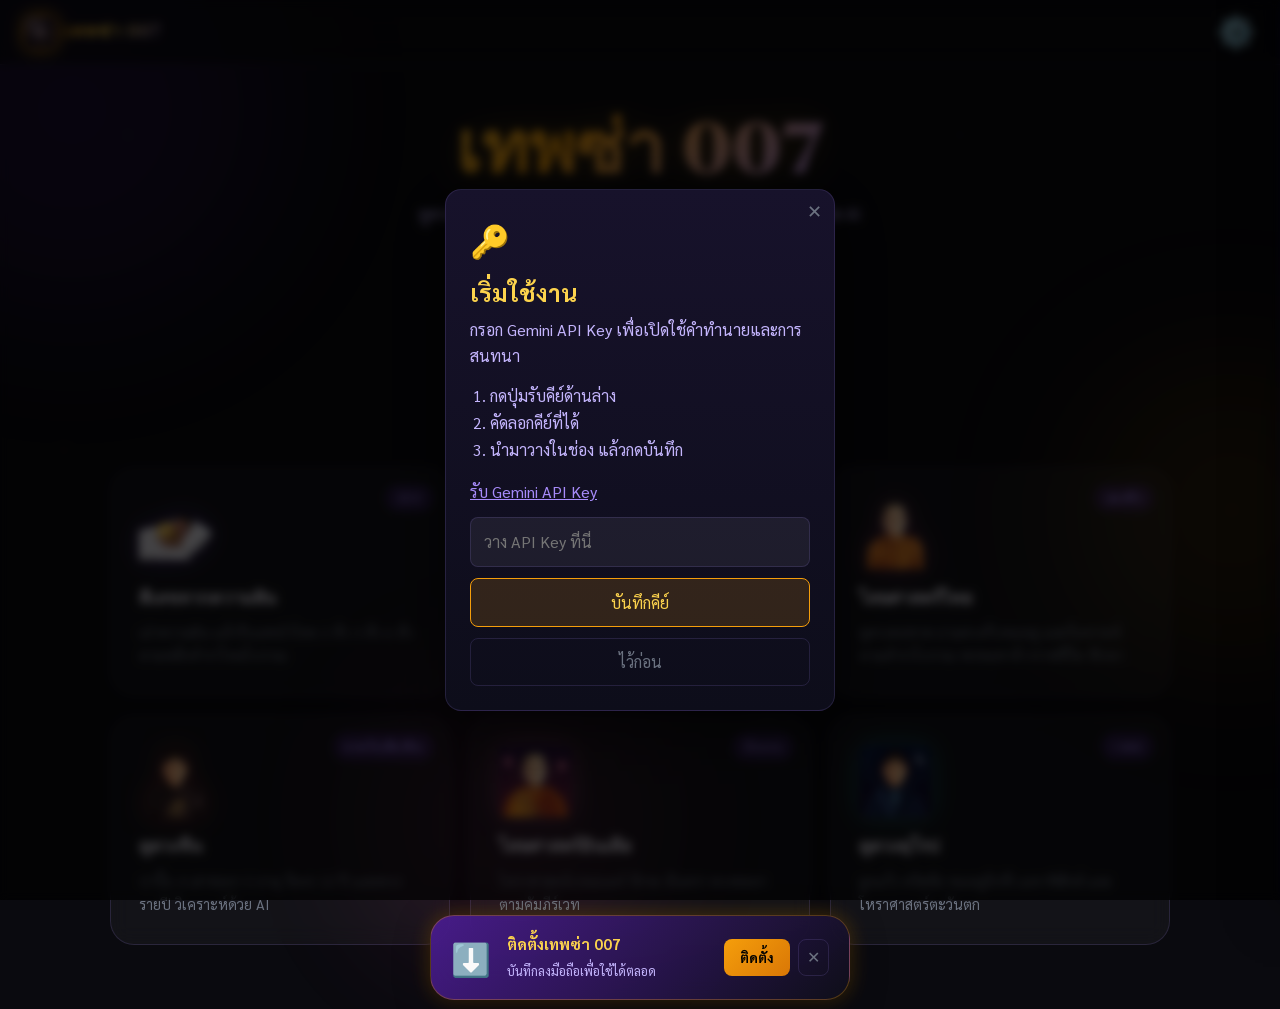
==== commit b98b0ea5: "Add files via upload" ====
--- a/index.html
+++ b/index.html
@@ -3,8 +3,8 @@
 <head>
   <meta charset="UTF-8" />
   <meta name="viewport" content="width=device-width, initial-scale=1.0, viewport-fit=cover" />
-  <title>เทพซ่า 007 — ดูดวงด้วย AI Gemini</title>
-  <meta name="description" content="เทพซ่า 007 — ดูดวง ตีเลขจากความฝัน ไพ่ทาโรต์ ไพ่ยิปซี และไสยศาสตร์หลากหลาย ด้วยพลัง AI Gemini" />
+  <title>เทพซ่า 007 — ดูดวงและคำทำนาย</title>
+  <meta name="description" content="เทพซ่า 007 — ดูดวงไทย จีน อินเดีย ยุโรป ตีเลขจากความฝัน และไพ่ทาโรต์ด้วย AI" />
   <meta name="theme-color" content="#7c3aed" />
   <meta name="apple-mobile-web-app-capable" content="yes" />
   <meta name="apple-mobile-web-app-status-bar-style" content="black-translucent" />
@@ -17,7 +17,7 @@
   <meta property="og:description" content="ดูดวง ตีเลขฝัน ไพ่ทาโรต์ ไสยศาสตร์ครบครัน" />
   <meta property="og:type"        content="website" />
 
-  <link rel="stylesheet" href="css/style.css" />
+  <link rel="stylesheet" href="css/style.css?v=abdul-chat-4" />
 </head>
 <body>
 
@@ -31,12 +31,12 @@
 
 <!-- ========== Navbar ========== -->
 <nav class="navbar" role="navigation" aria-label="เมนูหลัก">
-  <a href="index.html" class="navbar-logo" aria-label="หน้าแรก">
-    <span class="logo-icon">☸️</span>
+  <a href="index.html" class="navbar-logo abdul-secret-trigger" aria-label="หน้าแรก เปิดแชทอับดุล">
+    <img class="logo-icon" src="icons/icon-512.png" alt="" />
     <span class="logo-text">เทพซ่า 007</span>
   </a>
   <div class="navbar-actions">
-    <button class="btn-icon" id="btn-settings" aria-label="การตั้งค่า" title="การตั้งค่า">⚙️</button>
+    <button class="btn-icon" id="btn-settings" aria-label="การตั้งค่า" title="การตั้งค่า"><span class="settings-gear-icon">⚙️</span></button>
   </div>
 </nav>
 
@@ -44,7 +44,7 @@
 <div class="settings-overlay" id="settings-overlay" role="dialog" aria-modal="true" aria-labelledby="settings-title"></div>
 <aside class="settings-panel" id="settings-panel">
   <div class="settings-header">
-    <h2 id="settings-title">⚙️ การตั้งค่า</h2>
+    <h2 id="settings-title"><img class="settings-title-icon" src="icon_sss/settings(2).webp" alt="" /> การตั้งค่า</h2>
     <button class="btn-icon" id="btn-settings-close" aria-label="ปิด">✕</button>
   </div>
   <div class="settings-body">
@@ -68,7 +68,7 @@
       <label for="setting-model">🤖 เลือกโมเดล AI</label>
       <div class="settings-select-wrapper">
         <select id="setting-model" aria-label="เลือกโมเดล Gemini">
-          <option value="models/gemini-2.5-flash">✨ Gemini 2.5 Flash</option>
+          <option value="models/gemini-3.5-flash-lite">⚡ Gemini 3.5 Flash Lite</option>
         </select>
       </div>
       <div id="model-status" class="model-status" style="display:none;"></div>
@@ -96,18 +96,9 @@
           <option value="auto">✨ อัตโนมัติ — เสียงธรรมชาติ (แนะนำ)</option>
         </select>
       </div>
-      <div class="settings-hint">แสดงเฉพาะเสียงภาษาไทยที่ติดตั้งอยู่ใน Microsoft Edge หรือระบบของคุณ</div>
     </div>
 
     <div class="settings-divider"></div>
-
-    <!-- Info -->
-    <div class="settings-section">
-      <label>ℹ️ ข้อมูล</label>
-      <div style="font-size:0.82rem; color:var(--text-muted); line-height:1.7;">
-        ข้อมูลทั้งหมด (API Key, ประวัติ, ผลไพ่) บันทึกในเครื่องของคุณเท่านั้น ไม่มีการส่งข้อมูลไปยังเซิร์ฟเวอร์ใดๆ นอกจาก Google Gemini API
-      </div>
-    </div>
 
   </div>
   <div class="settings-footer">
@@ -122,13 +113,11 @@
   <!-- Hero -->
   <section class="hero" aria-labelledby="hero-title">
     <h1 class="hero-title" id="hero-title">เทพซ่า 007</h1>
-    <div class="hero-title-sub">TEPSA 007</div>
     <p class="hero-desc">
-      ดูดวง ตีเลขจากความฝัน ไพ่ทาโรต์ และไสยศาสตร์หลากหลายสาย<br>
-      ทุกคำทำนายขับเคลื่อนโดยปัญญาประดิษฐ์ Gemini
+      ดูดวงไทย จีน อินเดีย ยุโรป ตีเลขจากความฝัน และไพ่ทาโรต์ด้วย AI<br>
     </p>
     <div class="hero-divider">
-      <div class="hero-divider-icon">🔮</div>
+      <img class="hero-divider-icon" src="icon_sss/1f52e.gif" alt="ลูกแก้วพยากรณ์" />
     </div>
   </section>
 
@@ -139,56 +128,85 @@
 
       <!-- Feature 1: Dream -->
       <a href="pages/dream.html" class="feature-card active" role="listitem" style="--glow-color:rgba(124,58,237,0.35); --glow-border:#7c3aed;">
-        <div class="feature-badge badge-new">พร้อมใช้</div>
-        <span class="feature-icon">🌙</span>
+        <div class="feature-badge badge-new">Zzz</div>
+        <img class="feature-icon feature-icon-image" src="icons_1/512.png" alt="ไอคอนตีเลขจากความฝัน" />
         <div class="feature-title">ตีเลขจากความฝัน</div>
-        <div class="feature-desc">เล่าความฝันให้ AI ฟัง แล้วรับเลขนำโชค 2 ตัว 3 ตัว 6 ตัว ตามหลักตำราไทยโบราณ</div>
+        <div class="feature-desc">เล่าความฝัน แล้วรับเลขนำโชค 2 ตัว 3 ตัว 6 ตัว ตามหลักตำราไทยโบราณ</div>
       </a>
 
       <!-- Feature 2: Tarot -->
       <a href="pages/tarot.html" class="feature-card active-gold" role="listitem" style="--glow-color:rgba(245,158,11,0.35); --glow-border:#f59e0b;">
-        <div class="feature-badge badge-new">พร้อมใช้</div>
-        <img class="feature-icon feature-icon-image" src="icons_1/128.png" alt="ไอคอนไพ่ทาโรต์" />
+        <div class="feature-badge badge-new">ลิงกัง</div>
+        <img class="feature-icon feature-icon-image" src="icons_2/512.png" alt="ไอคอนไพ่ทาโรต์" />
         <div class="feature-title">ไพ่ทาโรต์ & ไพ่ยิปซี</div>
-        <div class="feature-desc">สับไพ่ ตัดไพ่ เลือก 3 ใบ แล้วรับคำทำนายจาก AI วันละ 1 ครั้ง ไพ่ครบ 78 ใบ</div>
+        <div class="feature-desc">สับไพ่ ตัดไพ่ เลือก 3 ใบ แล้วรับคำทำนายวันละ 1 ครั้ง ไพ่ครบ 78 ใบ</div>
       </a>
 
       <!-- Feature 3: Thai -->
       <a href="pages/thai.html" class="feature-card active-pink" role="listitem" style="--glow-color:rgba(236,72,153,0.3); --glow-border:#ec4899;">
-        <div class="feature-badge badge-new">พร้อมใช้</div>
-        <span class="feature-icon">🐘</span>
+        <div class="feature-badge badge-new">เณรตัง</div>
+        <img class="feature-icon feature-icon-image" src="icons_3/512.png" alt="ไอคอนไสยศาสตร์ไทย" />
         <div class="feature-title">ไสยศาสตร์ไทย</div>
-        <div class="feature-desc">ดูดวงคอขาด ถามดวงกับหมอดู AI และวิเคราะห์ตามตำราโบราณ พรหมชาติ กราฟชีวิต ทักษา</div>
+        <div class="feature-desc">ดูดวงคอขาด ถามดวงกับหมอดู และวิเคราะห์ตามตำราโบราณ พรหมชาติ กราฟชีวิต ทักษา</div>
       </a>
 
       <!-- Feature 4: Chinese -->
       <a href="pages/chinese.html" class="feature-card active-red" role="listitem" style="--glow-color:rgba(239,68,68,0.3); --glow-border:#ef4444;">
-        <div class="feature-badge badge-new">พร้อมใช้</div>
-        <span class="feature-icon">🐉</span>
+        <div class="feature-badge badge-new">อาหวังเมืองจีน</div>
+        <img class="feature-icon feature-icon-image" src="icons_4/512.png" alt="ไอคอนดูดวงจีน" />
         <div class="feature-title">ดูดวงจีน</div>
         <div class="feature-desc">ปาจื้อ 4 เสาชะตา 5 ธาตุ วัยจร 10 ปี และดวงรายปี วิเคราะห์ด้วย AI</div>
       </a>
 
       <!-- Feature 5: India -->
-      <div class="feature-card coming-soon" role="listitem">
-        <div class="feature-badge badge-soon">เร็วๆ นี้</div>
-        <span class="feature-icon">🌺</span>
+      <a href="pages/indian.html" class="feature-card active-lotus" role="listitem" style="--glow-color:rgba(244,114,182,0.3); --glow-border:#f472b6;">
+        <div class="feature-badge badge-new">บังบวบ</div>
+        <img class="feature-icon feature-icon-image" src="icons_5/512.png" alt="ไอคอนไสยศาสตร์อินเดีย" />
         <div class="feature-title">ไสยศาสตร์อินเดีย</div>
         <div class="feature-desc">โหราศาสตร์เวทมนตร์ จักระ มันตรา ดวงชะตาตามคัมภีร์เวท</div>
-      </div>
+      </a>
 
       <!-- Feature 6: Europe -->
-      <div class="feature-card coming-soon" role="listitem">
-        <div class="feature-badge badge-soon">เร็วๆ นี้</div>
-        <span class="feature-icon">🔮</span>
+      <a href="pages/western.html" class="feature-card active-cyan" role="listitem" style="--glow-color:rgba(34,211,238,0.28); --glow-border:#22d3ee;">
+        <div class="feature-badge badge-new">I sas</div>
+        <img class="feature-icon feature-icon-image" src="icons_6/512.png" alt="ไอคอนดูดวงยุโรป" />
         <div class="feature-title">ดูดวงยุโรป</div>
         <div class="feature-desc">ลูกแก้ว คริสตัล หมอดูยิปซี เมทาฟิสิกส์ และโหราศาสตร์ตะวันตก</div>
-      </div>
+      </a>
 
     </div>
   </section>
 
 </main>
+
+<!-- ========== Secret Abdul Chat ========== -->
+<aside class="abdul-chat" id="abdul-chat" aria-hidden="true" aria-labelledby="abdul-chat-title">
+  <header class="abdul-chat-header">
+    <img src="icon_sss/อับดุลเอ๊ย.jpg" alt="อับดุล" class="abdul-avatar" />
+    <div>
+      <h2 id="abdul-chat-title">อับดุล</h2>
+      <p>ถามอะไรก็ไม่ค่อยอยากตอบจ้ะนายจ๋า</p>
+    </div>
+    <button class="abdul-chat-close" id="abdul-chat-close" type="button" aria-label="ปิดแชท">×</button>
+  </header>
+  <div class="abdul-chat-messages" id="abdul-chat-messages" role="log" aria-live="polite"></div>
+  <form class="abdul-chat-input-area" id="abdul-chat-form">
+    <textarea id="abdul-chat-input" rows="1" maxlength="500" placeholder="พิมพ์มาจ้ะนายจ๋า..." aria-label="ข้อความถึงอับดุล"></textarea>
+    <button class="abdul-chat-send" type="submit" aria-label="ส่งข้อความ">ส่ง</button>
+  </form>
+  <!-- Context Menu for Message Actions (Long Press on mobile, Right Click on PC) -->
+  <div class="abdul-context-menu abdul-delete-menu" id="abdul-delete-menu" role="menu" aria-hidden="true">
+    <button type="button" class="abdul-menu-item abdul-action-copy" id="abdul-menu-copy" aria-label="คัดลอกข้อความ">
+      <svg width="15" height="15" viewBox="0 0 24 24" fill="none" stroke="currentColor" stroke-width="2" stroke-linecap="round" stroke-linejoin="round"><rect x="9" y="9" width="13" height="13" rx="2" ry="2"></rect><path d="M5 15H4a2 2 0 0 1-2-2V4a2 2 0 0 1 2-2h9a2 2 0 0 1 2 2v1"></path></svg>
+      <span>คัดลอก</span>
+    </button>
+    <button type="button" class="abdul-menu-item abdul-action-delete abdul-delete-action" id="abdul-delete-action" aria-label="ลบข้อความ">
+      <svg width="15" height="15" viewBox="0 0 24 24" fill="none" stroke="currentColor" stroke-width="2" stroke-linecap="round" stroke-linejoin="round"><polyline points="3 6 5 6 21 6"></polyline><path d="M19 6v14a2 2 0 0 1-2 2H7a2 2 0 0 1-2-2V6m3 0V4a2 2 0 0 1 2-2h4a2 2 0 0 1 2 2v2"></path></svg>
+      <span>ลบข้อความ</span>
+    </button>
+  </div>
+  <div class="abdul-toast" id="abdul-toast" aria-live="polite"></div>
+</aside>
 
 <!-- ========== PWA Install Banner ========== -->
 <div class="install-banner" id="install-banner" role="complementary" aria-label="ติดตั้งแอป">
@@ -203,7 +221,7 @@
   </div>
 </div>
 
-<script src="js/app.js"></script>
+<script src="js/app.js?v=abdul-chat-5"></script>
 <script src="js/models.js"></script>
 </body>
 </html>
--- a/css/style.css
+++ b/css/style.css
@@ -153,7 +153,11 @@
   text-decoration: none;
 }
 .navbar-logo .logo-icon {
-  font-size: 1.5rem;
+  display: block;
+  width: 33px;
+  height: 33px;
+  flex: 0 0 33px;
+  object-fit: contain;
   filter: drop-shadow(0 0 8px var(--gold-main));
   animation: rotateSlow 20s linear infinite;
 }
@@ -187,12 +191,34 @@
   backdrop-filter: blur(10px);
   -webkit-backdrop-filter: blur(10px);
 }
+.btn-icon img {
+  width: 22px;
+  height: 22px;
+  object-fit: contain;
+}
 .btn-icon:hover {
   border-color: var(--purple-main);
   background: var(--purple-glow);
   box-shadow: var(--shadow-purple);
   transform: scale(1.05);
 }
+#btn-settings {
+  border: 0;
+  background: transparent;
+  font-size: 2rem;
+  backdrop-filter: none;
+  -webkit-backdrop-filter: none;
+}
+.settings-gear-icon {
+  display: inline-block;
+  animation: settingsSpin 4s linear infinite;
+}
+#btn-settings:hover {
+  border-color: transparent;
+  background: transparent;
+  box-shadow: none;
+}
+@keyframes settingsSpin { to { transform: rotate(360deg); } }
 .btn-back {
   display: inline-flex;
   align-items: center;
@@ -295,6 +321,62 @@
 }
 .settings-panel.open { transform: translateX(0); }
 
+.api-guide-overlay {
+  position: fixed;
+  inset: 0;
+  z-index: 250;
+  display: grid;
+  place-items: center;
+  padding: 1rem;
+  background: rgba(0,0,0,0.7);
+  backdrop-filter: blur(5px);
+}
+.api-guide-modal {
+  position: relative;
+  width: min(390px, 100%);
+  padding: 1.5rem;
+  border: 1px solid var(--border-glass);
+  border-radius: var(--radius-md);
+  background: linear-gradient(180deg, #17122b 0%, #0d0d1a 100%);
+  box-shadow: 0 20px 60px rgba(0,0,0,0.45);
+  color: var(--text-primary);
+}
+.api-guide-close {
+  position: absolute;
+  top: 0.75rem;
+  right: 0.75rem;
+  border: 0;
+  background: transparent;
+  color: var(--text-muted);
+  font-size: 1.1rem;
+  cursor: pointer;
+}
+.api-guide-icon { font-size: 2rem; margin-bottom: 0.5rem; }
+.api-guide-modal h2 { margin: 0 0 0.35rem; color: var(--gold-light); }
+.api-guide-modal p { margin: 0 0 0.85rem; color: var(--text-secondary); line-height: 1.6; }
+.api-guide-modal ol { margin: 0 0 1rem 1.25rem; padding: 0; color: var(--text-secondary); line-height: 1.7; }
+.api-guide-link { display: inline-block; margin-bottom: 0.75rem; color: var(--purple-light); }
+.api-guide-input {
+  width: 100%;
+  box-sizing: border-box;
+  padding: 0.7rem 0.8rem;
+  border: 1px solid var(--border-glass);
+  border-radius: var(--radius-sm);
+  background: rgba(255,255,255,0.06);
+  color: var(--text-primary);
+  font: inherit;
+}
+.api-guide-save, .api-guide-later {
+  width: 100%;
+  margin-top: 0.7rem;
+  padding: 0.65rem;
+  border-radius: var(--radius-sm);
+  font: inherit;
+  cursor: pointer;
+}
+.api-guide-save { border: 1px solid var(--gold-main); background: rgba(245,158,11,0.15); color: var(--gold-light); }
+.api-guide-later { border: 1px solid var(--border-glass); background: transparent; color: var(--text-muted); }
+
 .settings-header {
   display: flex;
   align-items: center;
@@ -304,10 +386,18 @@
   background: rgba(124,58,237,0.08);
 }
 .settings-header h2 {
+  display: flex;
+  align-items: center;
+  gap: 0.45rem;
   font-family: 'Cinzel', serif;
   font-size: 1.1rem;
   font-weight: 600;
   color: var(--gold-light);
+}
+.settings-title-icon {
+  width: 24px;
+  height: 24px;
+  object-fit: contain;
 }
 .settings-body { flex: 1; overflow-y: auto; padding: 1.5rem; display: flex; flex-direction: column; gap: 1.5rem; }
 
@@ -348,6 +438,40 @@
   font-size: 0.95rem;
   padding: 0.75rem 1rem;
 }
+.sound-volume-row {
+  display: grid;
+  grid-template-columns: minmax(0, 1fr) 3.2rem 2.4rem;
+  align-items: center;
+  gap: 0.6rem;
+}
+.sound-volume-row input[type="range"] {
+  width: 100%;
+  height: 0.35rem;
+  accent-color: var(--gold-main);
+  cursor: pointer;
+}
+.sound-volume-row output {
+  color: var(--gold-light);
+  font-size: 0.82rem;
+  font-variant-numeric: tabular-nums;
+  text-align: right;
+}
+.sound-mute-btn {
+  width: 2.35rem;
+  height: 2.35rem;
+  border: 1px solid var(--border-glass);
+  border-radius: 50%;
+  background: rgba(255,255,255,0.06);
+  color: var(--text-primary);
+  cursor: pointer;
+  transition: var(--transition);
+}
+.sound-mute-btn:hover,
+.sound-mute-btn:focus-visible {
+  border-color: var(--gold-main);
+  background: rgba(245,158,11,0.14);
+  outline: none;
+}
 .input-group input[type="password"] { padding-right: 2.75rem; letter-spacing: 0.1em; }
 .input-group input:focus,
 .input-group select:focus,
@@ -382,12 +506,6 @@
   transition: color 0.2s;
 }
 .settings-link:hover { color: var(--gold-light); }
-
-.settings-hint {
-  color: var(--text-muted);
-  font-size: 0.78rem;
-  line-height: 1.5;
-}
 
 .settings-select-wrapper { position: relative; }
 
@@ -726,14 +844,6 @@
   background-clip: text;
   filter: drop-shadow(0 0 20px rgba(245,158,11,0.3));
 }
-.hero-title-sub {
-  font-family: 'Cinzel', serif;
-  font-size: clamp(1rem, 3vw, 1.5rem);
-  font-weight: 400;
-  color: var(--text-secondary);
-  letter-spacing: 0.3em;
-  margin-bottom: 1.5rem;
-}
 .hero-desc {
   font-size: 1.05rem;
   color: var(--text-secondary);
@@ -756,7 +866,12 @@
   background: linear-gradient(90deg, transparent, var(--border-gold));
 }
 .hero-divider::after { background: linear-gradient(90deg, var(--border-gold), transparent); }
-.hero-divider-icon { color: var(--gold-main); font-size: 1.2rem; }
+.hero-divider-icon {
+  display: block;
+  width: 34px;
+  height: 34px;
+  object-fit: contain;
+}
 
 /* ---- Feature Grid ---- */
 .features-section {
@@ -841,6 +956,14 @@
   object-fit: cover;
   border-radius: var(--radius-sm);
 }
+.nav-feature-icon {
+  width: 2rem;
+  height: 2rem;
+  object-fit: cover;
+  border-radius: 6px;
+  display: block;
+  filter: drop-shadow(0 0 8px var(--gold-glow));
+}
 .feature-card:hover .feature-icon { transform: scale(1.15) rotate(-5deg); }
 
 .feature-title {
@@ -874,7 +997,15 @@
   align-items: center;
   gap: 1rem;
 }
-.chat-header-icon { font-size: 2rem; }
+.chat-header-icon {
+  width: 2.75rem;
+  height: 2.75rem;
+  flex: 0 0 2.75rem;
+  object-fit: cover;
+  border-radius: 50%;
+  border: 1px solid var(--border-gold);
+  box-shadow: 0 0 14px var(--gold-glow);
+}
 .chat-header-text h1 { font-family: 'Cinzel', serif; font-size: 1.2rem; font-weight: 700; color: var(--gold-light); }
 .chat-header-text p { font-size: 0.82rem; color: var(--text-muted); }
 
@@ -912,6 +1043,15 @@
   flex-shrink: 0;
   border: 1px solid var(--border-glass);
 }
+.message-avatar img,
+.thai-ws-icon img {
+  width: 100%;
+  height: 100%;
+  object-fit: cover;
+  border-radius: 50%;
+  display: block;
+}
+.message-user-icon { color: var(--gold-light); font-size: 1.15rem; line-height: 1; }
 .message.ai .message-avatar { background: rgba(124,58,237,0.2); }
 .message.user .message-avatar { background: rgba(245,158,11,0.15); }
 
@@ -1040,6 +1180,204 @@
   box-shadow: 0 0 0 3px rgba(124,58,237,0.1);
 }
 .chat-textarea::placeholder { color: var(--text-muted); }
+
+/* ---- Secret Abdul Chat ---- */
+.abdul-chat {
+  position: fixed;
+  top: 0;
+  right: 0;
+  bottom: 0;
+  width: min(390px, 100vw);
+  z-index: 300;
+  display: flex;
+  flex-direction: column;
+  background: linear-gradient(180deg, rgba(24,15,42,0.98), rgba(8,8,14,0.99));
+  border-left: 1px solid rgba(245,158,11,0.35);
+  box-shadow: -18px 0 55px rgba(0,0,0,0.5), -4px 0 25px rgba(124,58,237,0.18);
+  transform: translateX(105%);
+  transition: transform 0.35s cubic-bezier(0.23,1,0.32,1);
+}
+.abdul-chat.open { transform: translateX(0); }
+body.abdul-chat-open {
+  position: fixed;
+  left: 0;
+  right: 0;
+  width: 100%;
+  overflow: hidden;
+  overscroll-behavior: none;
+  touch-action: none;
+}
+.abdul-chat,
+.abdul-chat * { touch-action: auto; }
+.abdul-chat-header { display: flex; align-items: center; gap: 0.75rem; padding: 1rem; border-bottom: 1px solid rgba(245,158,11,0.2); background: rgba(124,58,237,0.12); }
+.abdul-avatar, .abdul-message-avatar { width: 46px; height: 46px; flex: 0 0 46px; object-fit: cover; object-position: center top; border-radius: 50%; border: 2px solid var(--gold-main); box-shadow: 0 0 16px rgba(245,158,11,0.35); }
+.abdul-chat-header h2 { color: var(--gold-light); font-size: 1.15rem; }
+.abdul-chat-header p { color: var(--text-muted); font-size: 0.78rem; }
+.abdul-chat-close { margin-left: auto; border: 0; background: transparent; color: var(--text-secondary); font-size: 1.8rem; cursor: pointer; line-height: 1; }
+.abdul-chat-messages { flex: 1; overflow-y: auto; display: flex; flex-direction: column; gap: 0.85rem; padding: 1rem; }
+.abdul-welcome { margin: auto 0; padding: 1rem; text-align: center; color: var(--text-muted); line-height: 1.8; }
+.abdul-message { 
+  display: flex; 
+  align-items: flex-end; 
+  gap: 0.5rem; 
+  animation: slideUpMsg 0.25s ease; 
+  user-select: none; 
+  -webkit-user-select: none; 
+  position: relative;
+  cursor: context-menu;
+  transition: transform 0.2s cubic-bezier(0.2, 0.8, 0.2, 1), opacity 0.2s ease, max-height 0.25s ease, margin 0.25s ease;
+}
+.abdul-message.user { justify-content: flex-end; }
+.abdul-message-avatar { width: 30px; height: 30px; flex-basis: 30px; border-width: 1px; }
+.abdul-bubble { 
+  max-width: 78%; 
+  padding: 0.65rem 0.85rem; 
+  border-radius: 14px 14px 14px 3px; 
+  background: rgba(255,255,255,0.08); 
+  color: var(--text-primary); 
+  font-size: 0.9rem; 
+  line-height: 1.5; 
+  white-space: pre-wrap; 
+  transition: box-shadow 0.2s ease, transform 0.2s ease;
+}
+.abdul-message.user .abdul-bubble { 
+  border-radius: 14px 14px 3px 14px; 
+  background: linear-gradient(135deg, var(--purple-main), var(--purple-deep)); 
+}
+.abdul-message.menu-active .abdul-bubble {
+  box-shadow: 0 0 0 2px var(--gold-main), 0 0 18px rgba(245, 158, 11, 0.45);
+  transform: scale(1.02);
+}
+.abdul-message.deleting {
+  opacity: 0 !important;
+  transform: scale(0.8) translateY(10px) !important;
+  max-height: 0 !important;
+  margin-top: 0 !important;
+  margin-bottom: 0 !important;
+  padding-top: 0 !important;
+  padding-bottom: 0 !important;
+  overflow: hidden !important;
+}
+
+/* Floating Context Menu for Abdul Chat */
+.abdul-context-menu {
+  position: absolute;
+  z-index: 350;
+  min-width: 140px;
+  background: rgba(20, 14, 36, 0.96);
+  backdrop-filter: blur(16px);
+  -webkit-backdrop-filter: blur(16px);
+  border: 1px solid rgba(245, 158, 11, 0.35);
+  border-radius: 12px;
+  padding: 5px;
+  box-shadow: 0 12px 35px rgba(0, 0, 0, 0.7), 0 0 18px rgba(124, 58, 237, 0.25);
+  display: none;
+  flex-direction: column;
+  gap: 3px;
+  animation: abdulMenuPop 0.16s cubic-bezier(0.16, 1, 0.3, 1);
+  transform-origin: top left;
+  user-select: none;
+  -webkit-user-select: none;
+}
+.abdul-context-menu.open {
+  display: flex;
+}
+@keyframes abdulMenuPop {
+  from { opacity: 0; transform: scale(0.92); }
+  to { opacity: 1; transform: scale(1); }
+}
+.abdul-menu-item {
+  display: flex;
+  align-items: center;
+  gap: 8px;
+  padding: 8px 12px;
+  border-radius: 8px;
+  border: 0;
+  background: transparent;
+  color: var(--text-primary);
+  font-size: 0.84rem;
+  font-weight: 500;
+  cursor: pointer;
+  text-align: left;
+  transition: background 0.15s ease, color 0.15s ease;
+  white-space: nowrap;
+  outline: none;
+  font-family: inherit;
+}
+.abdul-menu-item svg {
+  flex-shrink: 0;
+  opacity: 0.85;
+}
+.abdul-menu-item:hover,
+.abdul-menu-item:focus-visible {
+  background: rgba(255, 255, 255, 0.08);
+}
+.abdul-menu-item.abdul-action-copy:hover {
+  background: rgba(245, 158, 11, 0.15);
+  color: var(--gold-light);
+}
+.abdul-menu-item.abdul-action-delete {
+  color: #ff6b6b;
+}
+.abdul-menu-item.abdul-action-delete:hover {
+  background: rgba(239, 68, 68, 0.18);
+  color: #ff8585;
+}
+
+/* Toast Notification in Chat */
+.abdul-toast {
+  position: absolute;
+  top: 70px;
+  left: 50%;
+  transform: translateX(-50%) translateY(-10px);
+  background: rgba(18, 12, 32, 0.96);
+  border: 1px solid var(--gold-main);
+  color: #fef08a;
+  padding: 6px 16px;
+  border-radius: 20px;
+  font-size: 0.78rem;
+  font-weight: 500;
+  pointer-events: none;
+  opacity: 0;
+  transition: all 0.22s ease;
+  z-index: 360;
+  box-shadow: 0 6px 20px rgba(0, 0, 0, 0.6);
+  white-space: nowrap;
+}
+.abdul-toast.show {
+  opacity: 1;
+  transform: translateX(-50%) translateY(0);
+}
+
+/* Typing Indicator Animation */
+.abdul-typing-indicator {
+  display: inline-flex;
+  align-items: center;
+  gap: 4px;
+  padding: 4px 6px;
+  min-height: 20px;
+}
+.abdul-typing-dot {
+  width: 6px;
+  height: 6px;
+  border-radius: 50%;
+  background: var(--gold-light);
+  opacity: 0.35;
+  animation: abdulDotBounce 1.2s infinite ease-in-out both;
+}
+.abdul-typing-dot:nth-child(1) { animation-delay: -0.32s; }
+.abdul-typing-dot:nth-child(2) { animation-delay: -0.16s; }
+.abdul-typing-dot:nth-child(3) { animation-delay: 0s; }
+@keyframes abdulDotBounce {
+  0%, 80%, 100% { transform: scale(0.65); opacity: 0.35; }
+  40% { transform: scale(1.15); opacity: 1; }
+}
+
+.abdul-chat-input-area { display: flex; align-items: flex-end; gap: 0.55rem; padding: 0.8rem; border-top: 1px solid var(--border-glass); background: rgba(10,10,15,0.9); }
+.abdul-chat-input-area textarea { flex: 1; min-height: 44px; max-height: 120px; resize: none; padding: 0.7rem 0.8rem; border: 1px solid var(--border-glass); border-radius: 12px; outline: none; background: rgba(255,255,255,0.05); color: var(--text-primary); font: inherit; }
+.abdul-chat-send { height: 44px; padding: 0 0.9rem; border: 0; border-radius: 12px; background: var(--gold-main); color: #1c1200; font-weight: 700; cursor: pointer; }
+.abdul-secret-trigger { cursor: pointer; }
+@media (max-width: 640px) { .abdul-chat { width: 100vw; } }
 .btn-send {
   width: 48px;
   height: 48px;
@@ -1060,26 +1398,71 @@
 .btn-send:disabled { opacity: 0.4; cursor: not-allowed; transform: none; }
 
 
-/* ---- Tarot Page ---- */
+/* ---- Tarot Page — Premium 3D Edition ---- */
 .tarot-container {
   max-width: 900px;
   margin: 0 auto;
   padding: 1.5rem;
   padding-top: calc(60px + 1.5rem);
   min-height: 100vh;
-}
+  position: relative;
+}
+
+/* Ambient floating particles background for tarot page */
+.tarot-container::before {
+  content: '';
+  position: fixed;
+  inset: 0;
+  pointer-events: none;
+  z-index: 0;
+  background:
+    radial-gradient(2px 2px at 20% 30%, rgba(245,158,11,0.4) 0%, transparent 100%),
+    radial-gradient(2px 2px at 80% 20%, rgba(167,139,250,0.4) 0%, transparent 100%),
+    radial-gradient(1.5px 1.5px at 60% 70%, rgba(236,72,153,0.3) 0%, transparent 100%),
+    radial-gradient(2px 2px at 40% 80%, rgba(245,158,11,0.3) 0%, transparent 100%);
+  animation: ambientFloat 12s ease-in-out infinite alternate;
+}
+@keyframes ambientFloat {
+  0%   { transform: translateY(0) scale(1); opacity: 0.5; }
+  50%  { transform: translateY(-10px) scale(1.02); opacity: 0.8; }
+  100% { transform: translateY(5px) scale(0.98); opacity: 0.6; }
+}
+
 .tarot-header {
   text-align: center;
   margin-bottom: 2rem;
+  position: relative;
+  z-index: 1;
 }
 .tarot-header h1 {
   font-family: 'Cinzel', serif;
   font-size: clamp(1.5rem, 5vw, 2.5rem);
   font-weight: 700;
-  background: linear-gradient(135deg, var(--gold-light), var(--purple-light));
+  background: linear-gradient(135deg, var(--gold-light), var(--purple-light), var(--gold-light));
+  background-size: 200% 100%;
   -webkit-background-clip: text;
   -webkit-text-fill-color: transparent;
   background-clip: text;
+  animation: shimmerTitle 4s ease-in-out infinite;
+  text-shadow: none;
+}
+@keyframes shimmerTitle {
+  0%, 100% { background-position: 0% 50%; }
+  50%      { background-position: 100% 50%; }
+}
+.tarot-title-icon {
+  width: 2.35rem;
+  height: 2.35rem;
+  vertical-align: -0.28em;
+  object-fit: cover;
+  border-radius: 50%;
+  border: 1px solid var(--border-gold);
+  box-shadow: 0 0 12px var(--gold-glow), 0 0 24px rgba(245,158,11,0.15);
+  animation: iconPulse 3s ease-in-out infinite;
+}
+@keyframes iconPulse {
+  0%, 100% { box-shadow: 0 0 12px var(--gold-glow); }
+  50%      { box-shadow: 0 0 20px var(--gold-glow), 0 0 40px rgba(124,58,237,0.2); }
 }
 .tarot-header p { color: var(--text-muted); font-size: 0.95rem; margin-top: 0.5rem; }
 
@@ -1090,64 +1473,214 @@
   border: 1px solid var(--border-gold);
   border-radius: var(--radius-lg);
   margin-bottom: 2rem;
+  backdrop-filter: blur(8px);
 }
 .daily-limit-notice .icon { font-size: 2rem; margin-bottom: 0.5rem; }
 .daily-limit-notice p { color: var(--gold-light); font-size: 0.95rem; }
 .daily-limit-notice .reset-time { color: var(--text-muted); font-size: 0.8rem; margin-top: 0.25rem; }
 
-.tarot-phase { animation: fadeInUp 0.5s ease; }
-@keyframes fadeInUp { from { opacity: 0; transform: translateY(20px); } to { opacity: 1; transform: translateY(0); } }
-
-/* Deck area */
+.tarot-phase {
+  animation: phaseReveal3D 0.7s cubic-bezier(0.23, 1, 0.32, 1);
+  position: relative;
+  z-index: 1;
+}
+@keyframes phaseReveal3D {
+  0%   { opacity: 0; transform: perspective(800px) translateY(40px) rotateX(-8deg) scale(0.95); }
+  60%  { transform: perspective(800px) translateY(-5px) rotateX(1deg) scale(1.01); }
+  100% { opacity: 1; transform: perspective(800px) translateY(0) rotateX(0) scale(1); }
+}
+
+/* ==================== Deck Area 3D ==================== */
 .deck-area {
   display: flex;
   flex-direction: column;
   align-items: center;
   gap: 2rem;
-}
-.deck-actions { display: flex; gap: 1rem; flex-wrap: wrap; justify-content: center; }
-
+  position: relative;
+}
+
+.deck-actions {
+  display: flex;
+  gap: 1rem;
+  flex-wrap: wrap;
+  justify-content: center;
+}
+
+/* Main deck visual - 3D Perspective */
 .deck-visual {
   position: relative;
-  width: 120px;
-  height: 200px;
-  margin: 1rem auto;
-  cursor: pointer;
-  transition: transform 0.3s ease;
-}
-.deck-visual:hover { transform: scale(1.05); }
+  width: 130px;
+  aspect-ratio: 1696 / 2528;
+  height: auto;
+  margin: 1.5rem auto;
+  cursor: pointer;
+  perspective: 1200px;
+  transform-style: preserve-3d;
+  transition: transform 0.5s cubic-bezier(0.23, 1, 0.32, 1);
+}
+.deck-visual:hover {
+  transform: scale(1.08) rotateY(-5deg) rotateX(3deg);
+}
+
+/* Mystical aura glow behind the deck */
+.deck-visual::before {
+  content: '';
+  position: absolute;
+  inset: -30px;
+  border-radius: 50%;
+  background: radial-gradient(ellipse, rgba(245,158,11,0.15) 0%, rgba(124,58,237,0.1) 40%, transparent 70%);
+  animation: deckAuraFloat 4s ease-in-out infinite;
+  pointer-events: none;
+  z-index: -1;
+}
+@keyframes deckAuraFloat {
+  0%, 100% { transform: scale(1); opacity: 0.6; }
+  50%      { transform: scale(1.15); opacity: 1; }
+}
+
 .deck-card-stack {
   position: absolute;
   inset: 0;
+  z-index: 1;
   border-radius: var(--radius-md);
-  background: linear-gradient(135deg, #1e0a3c, #0d0521);
-  border: 2px solid var(--border-gold);
-  box-shadow: 4px 4px 0 1px rgba(245,158,11,0.2), 8px 8px 0 1px rgba(245,158,11,0.1);
-}
-.deck-pattern {
+  background-image: url('../icon_sss/The_back_of_the_card.jpg');
+  background-size: 100% 100%;
+  background-position: center;
+  background-repeat: no-repeat;
+  border: 0;
+  box-shadow:
+    4px 4px 0 1px rgba(245,158,11,0.25),
+    8px 8px 0 1px rgba(245,158,11,0.12),
+    0 0 30px rgba(124,58,237,0.2),
+    inset 0 0 20px rgba(245,158,11,0.05);
+  transform-style: preserve-3d;
+  overflow: visible;
+  transition: box-shadow 0.4s ease;
+}
+.deck-visual:hover .deck-card-stack {
+  box-shadow:
+    4px 4px 0 1px rgba(245,158,11,0.3),
+    8px 8px 0 1px rgba(245,158,11,0.15),
+    0 0 50px rgba(245,158,11,0.25),
+    0 0 80px rgba(124,58,237,0.15),
+    inset 0 0 30px rgba(245,158,11,0.08);
+}
+
+.deck-card-stack::before,
+.deck-card-stack::after {
+  content: '';
   position: absolute;
   inset: 0;
-  display: flex;
-  align-items: center;
-  justify-content: center;
-  font-size: 2.5rem;
-  filter: drop-shadow(0 0 10px var(--gold-main));
-  animation: pulseGlow 2s ease-in-out infinite;
-}
-@keyframes pulseGlow {
-  0%, 100% { filter: drop-shadow(0 0 10px var(--gold-main)); }
-  50%       { filter: drop-shadow(0 0 20px var(--gold-main)) drop-shadow(0 0 40px var(--purple-main)); }
-}
-.deck-shuffle-anim { animation: shuffleAnim 0.5s ease; }
-@keyframes shuffleAnim {
-  0%  { transform: translateX(0) rotate(0deg); }
-  25% { transform: translateX(-15px) rotate(-5deg); }
-  50% { transform: translateX(15px) rotate(5deg); }
-  75% { transform: translateX(-8px) rotate(-2deg); }
-  100%{ transform: translateX(0) rotate(0deg); }
-}
-
-/* Card selection */
+  border-radius: inherit;
+  pointer-events: none;
+}
+.deck-card-stack::before {
+  z-index: -1;
+  background-image: url('../icon_sss/The_back_of_the_card.jpg');
+  background-size: 100% 100%;
+  background-position: center;
+  border: 0;
+  transform: translate3d(7px, 8px, -14px);
+  box-shadow: 0 0 15px rgba(124,58,237,0.15);
+  transition: transform 0.5s ease;
+}
+.deck-card-stack::after {
+  z-index: -2;
+  background-image: url('../icon_sss/The_back_of_the_card.jpg');
+  background-size: 100% 100%;
+  background-position: center;
+  border: 0;
+  transform: translate3d(14px, 16px, -28px);
+  transition: transform 0.5s ease;
+}
+.deck-visual:hover .deck-card-stack::before {
+  transform: translate3d(9px, 10px, -18px) rotateY(-2deg);
+}
+.deck-visual:hover .deck-card-stack::after {
+  transform: translate3d(18px, 20px, -34px) rotateY(-4deg);
+}
+
+/* ===== SHUFFLE ANIMATION — Epic 3D Cascade ===== */
+.deck-shuffle-anim .deck-card-stack {
+  animation: shuffleDeck3D_v2 1.6s cubic-bezier(0.22, 0.68, 0.18, 1.1);
+}
+.deck-shuffle-anim .deck-card-stack::before {
+  animation: shuffleGhost1 1.6s cubic-bezier(0.22, 0.68, 0.18, 1.1);
+}
+.deck-shuffle-anim .deck-card-stack::after {
+  animation: shuffleGhost2 1.6s cubic-bezier(0.22, 0.68, 0.18, 1.1);
+}
+
+@keyframes shuffleDeck3D_v2 {
+  0%   { transform: translate3d(0,0,0) rotateX(0) rotateY(0) rotateZ(0) scale(1); }
+  8%   { transform: translate3d(0,-8px,0) rotateX(0) rotateY(0) rotateZ(0) scale(1.02); }
+  15%  { transform: translate3d(-35px,-15px,50px) rotateX(12deg) rotateY(-25deg) rotateZ(-8deg) scale(1.04); }
+  28%  { transform: translate3d(40px,-5px,70px) rotateX(-10deg) rotateY(30deg) rotateZ(10deg) scale(1.06); }
+  42%  { transform: translate3d(-25px,5px,45px) rotateX(8deg) rotateY(-18deg) rotateZ(-5deg) scale(1.03); }
+  56%  { transform: translate3d(20px,-2px,30px) rotateX(-5deg) rotateY(12deg) rotateZ(4deg) scale(1.02); }
+  72%  { transform: translate3d(-8px,0,15px) rotateX(3deg) rotateY(-6deg) rotateZ(-2deg) scale(1.01); }
+  88%  { transform: translate3d(3px,0,5px) rotateX(-1deg) rotateY(2deg) rotateZ(1deg) scale(1); }
+  100% { transform: translate3d(0,0,0) rotateX(0) rotateY(0) rotateZ(0) scale(1); }
+}
+@keyframes shuffleGhost1 {
+  0%   { transform: translate3d(7px,8px,-14px) rotateZ(0); }
+  15%  { transform: translate3d(-50px,-25px,60px) rotateZ(-15deg); }
+  28%  { transform: translate3d(55px,0,80px) rotateZ(12deg); }
+  42%  { transform: translate3d(-30px,10px,40px) rotateZ(-6deg); }
+  70%  { transform: translate3d(10px,5px,0) rotateZ(2deg); }
+  100% { transform: translate3d(7px,8px,-14px) rotateZ(0); }
+}
+@keyframes shuffleGhost2 {
+  0%   { transform: translate3d(14px,16px,-28px) rotateZ(0); }
+  15%  { transform: translate3d(60px,30px,40px) rotateZ(18deg); }
+  28%  { transform: translate3d(-45px,-10px,60px) rotateZ(-14deg); }
+  42%  { transform: translate3d(35px,15px,25px) rotateZ(8deg); }
+  70%  { transform: translate3d(18px,12px,-10px) rotateZ(-3deg); }
+  100% { transform: translate3d(14px,16px,-28px) rotateZ(0); }
+}
+/* ===== CUT ANIMATION — Dramatic Split ===== */
+.deck-cut-anim .deck-card-stack {
+  animation: cutDeck3D_v2 1.8s cubic-bezier(0.16, 0.9, 0.2, 1);
+}
+.deck-cut-anim .deck-card-stack::before {
+  animation: cutTopHalf3D 1.8s cubic-bezier(0.16, 0.9, 0.2, 1);
+}
+.deck-cut-anim .deck-card-stack::after {
+  animation: cutBottomHalf3D 1.8s cubic-bezier(0.16, 0.9, 0.2, 1);
+}
+
+@keyframes cutDeck3D_v2 {
+  0%, 100% { transform: rotateY(0) rotateX(0) translateX(0) translateZ(0) scale(1); }
+  10%      { transform: rotateY(0) rotateX(-5deg) translateX(0) translateZ(20px) scale(1.03); }
+  25%      { transform: rotateY(-30deg) rotateX(8deg) translateX(-25px) translateZ(40px) scale(1.05); }
+  40%      { transform: rotateY(25deg) rotateX(-5deg) translateX(20px) translateZ(30px) scale(1.04); }
+  55%      { transform: rotateY(-15deg) rotateX(3deg) translateX(-10px) translateZ(15px) scale(1.02); }
+  75%      { transform: rotateY(8deg) rotateX(-1deg) translateX(5px) translateZ(5px) scale(1.01); }
+}
+@keyframes cutTopHalf3D {
+  0%, 100% { transform: translate3d(7px,8px,-14px); }
+  20%      { transform: translate3d(-60px,-30px,70px) rotateZ(-15deg) rotateY(-20deg); }
+  40%      { transform: translate3d(-40px,-20px,90px) rotateZ(-10deg) rotateY(-10deg); }
+  60%      { transform: translate3d(40px,15px,50px) rotateZ(8deg) rotateY(10deg); }
+  80%      { transform: translate3d(15px,10px,10px) rotateZ(2deg) rotateY(3deg); }
+}
+@keyframes cutBottomHalf3D {
+  0%, 100% { transform: translate3d(14px,16px,-28px); }
+  20%      { transform: translate3d(55px,35px,30px) rotateZ(12deg) rotateY(15deg); }
+  40%      { transform: translate3d(60px,25px,50px) rotateZ(8deg) rotateY(8deg); }
+  60%      { transform: translate3d(-30px,5px,20px) rotateZ(-5deg) rotateY(-5deg); }
+  80%      { transform: translate3d(18px,14px,-10px) rotateZ(1deg) rotateY(1deg); }
+}
+@media (prefers-reduced-motion: reduce) {
+  .deck-shuffle-anim .deck-card-stack,
+  .deck-shuffle-anim .deck-card-stack::before,
+  .deck-shuffle-anim .deck-card-stack::after,
+  .deck-cut-anim .deck-card-stack,
+  .deck-cut-anim .deck-card-stack::before,
+  .deck-cut-anim .deck-card-stack::after { animation-duration: 0.01ms !important; }
+}
+
+/* ==================== Card Selection — 3D Holographic ==================== */
 .card-selection-area {
   display: flex;
   flex-direction: column;
@@ -1161,112 +1694,322 @@
 }
 .pick-count {
   display: flex;
-  gap: 0.5rem;
+  gap: 0.75rem;
   justify-content: center;
+  margin-top: 0.5rem;
 }
 .pick-dot {
-  width: 10px;
-  height: 10px;
+  width: 12px;
+  height: 12px;
   border-radius: 50%;
   border: 2px solid var(--border-gold);
-  transition: var(--transition);
-}
-.pick-dot.filled { background: var(--gold-main); border-color: var(--gold-main); box-shadow: 0 0 8px var(--gold-main); }
+  transition: all 0.5s cubic-bezier(0.23, 1, 0.32, 1);
+  position: relative;
+}
+.pick-dot.filled {
+  background: var(--gold-main);
+  border-color: var(--gold-main);
+  box-shadow: 0 0 12px var(--gold-main), 0 0 24px rgba(245,158,11,0.4);
+  transform: scale(1.3);
+  animation: dotPulse 1.2s ease-in-out infinite;
+}
+@keyframes dotPulse {
+  0%, 100% { box-shadow: 0 0 12px var(--gold-main), 0 0 24px rgba(245,158,11,0.4); }
+  50%      { box-shadow: 0 0 18px var(--gold-main), 0 0 36px rgba(245,158,11,0.5); }
+}
 
 .cards-spread {
   display: flex;
   justify-content: center;
   gap: 0.5rem;
   flex-wrap: wrap;
-  perspective: 1000px;
-}
+  perspective: 1200px;
+  transform-style: preserve-3d;
+}
+
 .spread-card {
-  width: 65px;
-  height: 110px;
+  width: clamp(72px, 9vw, 105px);
+  aspect-ratio: 1696 / 2528;
+  height: auto;
   border-radius: var(--radius-sm);
-  background: linear-gradient(135deg, #1e0a3c, #0d0521);
-  border: 1px solid var(--border-gold);
-  cursor: pointer;
-  transition: transform 0.3s ease, box-shadow 0.3s ease;
+  background-image: url('../icon_sss/The_back_of_the_card.jpg');
+  background-size: 100% 100%;
+  background-position: center;
+  background-repeat: no-repeat;
+  border: 0;
+  cursor: pointer;
+  transition: all 0.5s cubic-bezier(0.23, 1, 0.32, 1);
   display: flex;
   align-items: center;
   justify-content: center;
   font-size: 1.1rem;
   position: relative;
-}
-.spread-card:hover { transform: translateY(-12px) scale(1.05); box-shadow: 0 15px 30px rgba(245,158,11,0.2); }
+  transform-style: preserve-3d;
+  animation: cardDeal 0.5s cubic-bezier(0.23, 1, 0.32, 1) backwards;
+  overflow: hidden;
+}
+/* Staggered entrance for each card */
+.spread-card:nth-child(1)  { animation-delay: 0.02s; }
+.spread-card:nth-child(2)  { animation-delay: 0.04s; }
+.spread-card:nth-child(3)  { animation-delay: 0.06s; }
+.spread-card:nth-child(4)  { animation-delay: 0.08s; }
+.spread-card:nth-child(5)  { animation-delay: 0.10s; }
+.spread-card:nth-child(6)  { animation-delay: 0.12s; }
+.spread-card:nth-child(7)  { animation-delay: 0.14s; }
+.spread-card:nth-child(8)  { animation-delay: 0.16s; }
+.spread-card:nth-child(9)  { animation-delay: 0.18s; }
+.spread-card:nth-child(10) { animation-delay: 0.20s; }
+.spread-card:nth-child(11) { animation-delay: 0.22s; }
+.spread-card:nth-child(12) { animation-delay: 0.24s; }
+.spread-card:nth-child(13) { animation-delay: 0.26s; }
+.spread-card:nth-child(14) { animation-delay: 0.28s; }
+.spread-card:nth-child(15) { animation-delay: 0.30s; }
+.spread-card:nth-child(16) { animation-delay: 0.32s; }
+.spread-card:nth-child(17) { animation-delay: 0.34s; }
+.spread-card:nth-child(18) { animation-delay: 0.36s; }
+.spread-card:nth-child(19) { animation-delay: 0.38s; }
+.spread-card:nth-child(20) { animation-delay: 0.40s; }
+.spread-card:nth-child(21) { animation-delay: 0.42s; }
+
+@keyframes cardDeal {
+  0%   { opacity: 0; transform: perspective(600px) translateY(-60px) translateZ(80px) rotateX(-30deg) scale(0.6); }
+  60%  { opacity: 1; transform: perspective(600px) translateY(5px) translateZ(10px) rotateX(3deg) scale(1.02); }
+  100% { opacity: 1; transform: perspective(600px) translateY(0) translateZ(0) rotateX(0) scale(1); }
+}
+
+/* Holographic shine overlay on each spread card */
+.spread-card::before {
+  content: '';
+  position: absolute;
+  inset: 0;
+  border-radius: inherit;
+  background: linear-gradient(135deg, transparent 30%, rgba(245,158,11,0.08) 45%, rgba(167,139,250,0.06) 55%, transparent 70%);
+  pointer-events: none;
+  transition: opacity 0.3s ease;
+  opacity: 0;
+}
+.spread-card:hover::before {
+  opacity: 1;
+}
+
+/* Edge glow effect on hover */
+.spread-card::after {
+  content: '';
+  position: absolute;
+  inset: -2px;
+  border-radius: calc(var(--radius-sm) + 2px);
+  background: linear-gradient(135deg, var(--gold-main), var(--purple-main), var(--gold-main));
+  z-index: -1;
+  opacity: 0;
+  transition: opacity 0.4s ease;
+}
+.spread-card:hover::after {
+  opacity: 0.5;
+}
+
+.spread-card:hover {
+  transform: perspective(600px) translateY(-18px) translateZ(25px) rotateX(-5deg) scale(1.08);
+  box-shadow:
+    0 20px 40px rgba(245,158,11,0.2),
+    0 0 30px rgba(124,58,237,0.15),
+    0 0 60px rgba(245,158,11,0.08);
+  border-color: rgba(245,158,11,0.7);
+}
+
 .spread-card.selected {
-  transform: translateY(-20px) scale(1.08);
+  transform: perspective(600px) translateY(-25px) translateZ(40px) rotateX(-3deg) scale(1.12);
   border-color: var(--gold-main);
-  box-shadow: 0 0 20px var(--gold-glow);
+  box-shadow:
+    0 0 25px var(--gold-glow),
+    0 0 50px rgba(245,158,11,0.2),
+    0 0 80px rgba(124,58,237,0.1);
   cursor: default;
-}
+  animation: selectedGlow 2s ease-in-out infinite;
+}
+@keyframes selectedGlow {
+  0%, 100% { box-shadow: 0 0 25px var(--gold-glow), 0 0 50px rgba(245,158,11,0.2); }
+  50%      { box-shadow: 0 0 35px var(--gold-glow), 0 0 70px rgba(245,158,11,0.3), 0 0 100px rgba(124,58,237,0.15); }
+}
+
 .spread-card.selected::after {
   content: '✓';
   position: absolute;
-  top: -8px;
-  right: -8px;
-  width: 20px;
-  height: 20px;
+  top: -10px;
+  right: -10px;
+  width: 22px;
+  height: 22px;
   border-radius: 50%;
-  background: var(--gold-main);
+  background: linear-gradient(135deg, var(--gold-main), #ffcc00);
   color: #000;
-  font-size: 0.65rem;
+  font-size: 0.7rem;
   font-weight: 700;
   display: flex;
   align-items: center;
   justify-content: center;
   line-height: 1;
-}
-
-/* Results */
+  opacity: 1;
+  z-index: 5;
+  box-shadow: 0 0 10px var(--gold-main);
+  animation: checkBounce 0.5s cubic-bezier(0.34, 1.56, 0.64, 1);
+}
+@keyframes checkBounce {
+  0%   { transform: scale(0) rotate(-180deg); }
+  60%  { transform: scale(1.3) rotate(10deg); }
+  100% { transform: scale(1) rotate(0); }
+}
+
+/* ==================== Results — Cinematic Reveal ==================== */
 .result-cards {
   display: flex;
   justify-content: center;
-  gap: 1.5rem;
+  gap: 2rem;
   flex-wrap: wrap;
   margin-bottom: 2rem;
-}
+  perspective: 1500px;
+}
+
 .result-card-wrapper {
   display: flex;
   flex-direction: column;
   align-items: center;
-  gap: 0.75rem;
-}
+  gap: 0.45rem;
+  animation: resultCardEntrance 0.8s cubic-bezier(0.23, 1, 0.32, 1) backwards;
+}
+.result-card-wrapper:nth-child(1) { animation-delay: 0.15s; }
+.result-card-wrapper:nth-child(2) { animation-delay: 0.45s; }
+.result-card-wrapper:nth-child(3) { animation-delay: 0.75s; }
+
+@keyframes resultCardEntrance {
+  0%   { opacity: 0; transform: perspective(1000px) translateY(80px) translateZ(-100px) rotateX(25deg) scale(0.7); }
+  50%  { opacity: 0.8; transform: perspective(1000px) translateY(-10px) translateZ(20px) rotateX(-3deg) scale(1.04); }
+  100% { opacity: 1; transform: perspective(1000px) translateY(0) translateZ(0) rotateX(0) scale(1); }
+}
+
 .result-card-position {
-  font-size: 0.75rem;
+  font-size: 0.78rem;
   color: var(--text-muted);
   text-transform: uppercase;
-  letter-spacing: 0.08em;
+  letter-spacing: 0.12em;
   font-weight: 600;
+  animation: labelFadeIn 0.5s ease backwards;
+}
+.result-card-wrapper:nth-child(1) .result-card-position { animation-delay: 0.3s; }
+.result-card-wrapper:nth-child(2) .result-card-position { animation-delay: 0.6s; }
+.result-card-wrapper:nth-child(3) .result-card-position { animation-delay: 0.9s; }
+@keyframes labelFadeIn {
+  from { opacity: 0; transform: translateY(10px); }
+  to   { opacity: 1; transform: translateY(0); }
 }
 
 .tarot-card-face {
-  width: 100px;
-  height: 165px;
-  border-radius: var(--radius-sm);
-  border: 2px solid var(--border-gold);
-  background: linear-gradient(160deg, #1e1040, #0d0521);
+  width: clamp(125px, 14vw, 165px);
+  aspect-ratio: 319 / 568;
+  height: auto;
+  border-radius: 10px;
+  border: 2px solid rgba(245,158,11,0.6);
+  background-image: url('../icon_sss/The_back_of_the_card.jpg');
+  background-size: cover;
+  background-position: center;
+  background-repeat: no-repeat;
   display: flex;
   flex-direction: column;
   align-items: center;
   justify-content: center;
   text-align: center;
-  padding: 0.75rem;
-  gap: 0.5rem;
-  box-shadow: 0 8px 24px rgba(0,0,0,0.4), 0 0 20px var(--gold-glow);
-  animation: flipCard 0.6s ease;
+  padding: 0;
+  box-shadow:
+    0 12px 35px rgba(0,0,0,0.5),
+    0 0 25px var(--gold-glow),
+    0 0 60px rgba(124,58,237,0.12),
+    inset 0 1px 0 rgba(255,255,255,0.08);
+  animation: cardFlip3D 0.8s cubic-bezier(0.23, 1, 0.32, 1);
   position: relative;
   overflow: hidden;
-}
-.tarot-card-face.reversed { transform: rotate(180deg); }
+  transform-style: preserve-3d;
+  transition: transform 0.4s ease, box-shadow 0.4s ease;
+}
+
+.tarot-card-face:hover {
+  transform: perspective(600px) translateY(-8px) rotateY(-8deg) rotateX(3deg) scale(1.05);
+  box-shadow:
+    0 20px 50px rgba(0,0,0,0.6),
+    0 0 40px var(--gold-glow),
+    0 0 80px rgba(124,58,237,0.2),
+    inset 0 1px 0 rgba(255,255,255,0.12);
+}
+
+.tarot-card-face.reversed {
+  transform: rotate(180deg);
+}
+.tarot-card-face.reversed:hover {
+  transform: rotate(180deg) perspective(600px) translateY(-8px) scale(1.05);
+}
+
+/* Holographic rainbow sweep on result cards */
 .tarot-card-face::before {
   content: '';
   position: absolute;
   inset: 0;
-  background: radial-gradient(ellipse at 50% 0%, rgba(245,158,11,0.1), transparent 60%);
-}
-.tarot-card-face .card-emoji { font-size: 1.75rem; z-index: 1; }
+  background:
+    linear-gradient(135deg, transparent 20%, rgba(245,158,11,0.12) 35%, rgba(167,139,250,0.08) 50%, rgba(236,72,153,0.06) 65%, transparent 80%);
+  animation: holoSweep 4s ease-in-out infinite;
+  pointer-events: none;
+}
+@keyframes holoSweep {
+  0%, 100% { transform: translateX(-100%) rotate(12deg); }
+  50%      { transform: translateX(100%) rotate(12deg); }
+}
+
+/* Sparkle overlay */
+.tarot-card-face::after {
+  content: '';
+  position: absolute;
+  inset: 0;
+  background:
+    radial-gradient(1.5px 1.5px at 20% 30%, rgba(255,255,255,0.6) 0%, transparent 100%),
+    radial-gradient(1px 1px at 70% 20%, rgba(255,255,255,0.4) 0%, transparent 100%),
+    radial-gradient(1.5px 1.5px at 50% 70%, rgba(245,158,11,0.5) 0%, transparent 100%),
+    radial-gradient(1px 1px at 80% 60%, rgba(167,139,250,0.4) 0%, transparent 100%);
+  animation: sparkle 3s ease-in-out infinite alternate;
+  pointer-events: none;
+}
+@keyframes sparkle {
+  0%   { opacity: 0.3; }
+  100% { opacity: 0.8; }
+}
+
+.tarot-card-face .card-emoji {
+  display: none;
+}
+.tarot-card-face .card-image {
+  width: 100%;
+  height: 100%;
+  object-fit: contain;
+  object-position: center;
+  border-radius: 8px;
+  border: 0;
+  z-index: 1;
+  box-shadow: none;
+}
+.result-card-details {
+  width: clamp(125px, 14vw, 165px);
+  text-align: center;
+}
+.result-card-details .card-name {
+  font-family: 'Sarabun', sans-serif;
+  font-size: 0.85rem;
+  color: var(--gold-light);
+  font-weight: 700;
+  line-height: 1.35;
+  text-shadow: 0 0 8px rgba(245,158,11,0.3);
+}
+.result-card-details .card-number {
+  margin-top: 0.15rem;
+  color: var(--text-muted);
+  font-size: 0.68rem;
+  line-height: 1.25;
+}
+
 .tarot-card-face .card-name {
   font-family: 'Cinzel', serif;
   font-size: 0.65rem;
@@ -1274,25 +2017,66 @@
   font-weight: 700;
   z-index: 1;
   line-height: 1.3;
-}
-.tarot-card-face .card-number { font-size: 0.7rem; color: var(--text-muted); z-index: 1; }
+  text-shadow: 0 0 8px rgba(245,158,11,0.3);
+}
+.tarot-card-face .card-number {
+  font-size: 0.7rem;
+  color: var(--text-muted);
+  z-index: 1;
+}
+
 .reversed-label {
   font-size: 0.65rem;
   color: var(--pink-accent);
   font-style: italic;
-}
-@keyframes flipCard {
-  0%   { transform: perspective(600px) rotateY(-90deg); opacity: 0; }
-  100% { transform: perspective(600px) rotateY(0deg); opacity: 1; }
-}
-
+  animation: reversedPulse 2s ease-in-out infinite;
+}
+@keyframes reversedPulse {
+  0%, 100% { opacity: 0.7; }
+  50%      { opacity: 1; text-shadow: 0 0 8px rgba(236,72,153,0.4); }
+}
+
+@keyframes cardFlip3D {
+  0%   { transform: perspective(800px) rotateY(-120deg) rotateX(10deg) scale(0.7); opacity: 0;
+         box-shadow: 0 0 0 rgba(0,0,0,0), 0 0 0 transparent; }
+  40%  { transform: perspective(800px) rotateY(-15deg) rotateX(-3deg) scale(1.05); opacity: 0.9; }
+  70%  { transform: perspective(800px) rotateY(8deg) rotateX(1deg) scale(1.02); opacity: 1; }
+  100% { transform: perspective(800px) rotateY(0) rotateX(0) scale(1); opacity: 1;
+         box-shadow: 0 12px 35px rgba(0,0,0,0.5), 0 0 25px var(--gold-glow); }
+}
+
+/* ==================== Tarot Reading Box ==================== */
 .tarot-reading {
   background: rgba(255,255,255,0.03);
   border: 1px solid var(--border-glass);
   border-radius: var(--radius-lg);
   padding: 1.5rem;
   margin-top: 1rem;
-}
+  backdrop-filter: blur(8px);
+  animation: readingReveal 0.8s cubic-bezier(0.23, 1, 0.32, 1) backwards;
+  animation-delay: 1.2s;
+  position: relative;
+  overflow: hidden;
+}
+.tarot-reading::before {
+  content: '';
+  position: absolute;
+  top: 0;
+  left: -100%;
+  width: 100%;
+  height: 2px;
+  background: linear-gradient(90deg, transparent, var(--gold-main), var(--purple-main), transparent);
+  animation: borderSweep 3s ease-in-out infinite;
+}
+@keyframes borderSweep {
+  0%   { left: -100%; }
+  100% { left: 200%; }
+}
+@keyframes readingReveal {
+  0%   { opacity: 0; transform: translateY(30px) scale(0.97); }
+  100% { opacity: 1; transform: translateY(0) scale(1); }
+}
+
 .tarot-reading h3 {
   font-family: 'Cinzel', serif;
   font-size: 1rem;
@@ -1393,13 +2177,17 @@
   .chat-messages  { padding: 1rem; }
   .chat-input-area { padding: 0.7rem 1rem calc(0.9rem + env(safe-area-inset-bottom, 0px)); }
   .message-bubble { max-width: 88%; }
-  .result-cards   { gap: 1rem; }
-  .tarot-card-face { width: 85px; height: 140px; }
-  .spread-card { width: 50px; height: 85px; font-size: 0.85rem; }
+  .result-cards   { gap: 1.25rem; }
+  .tarot-card-face { width: clamp(112px, 29vw, 145px); }
+  .result-card-details { width: clamp(112px, 29vw, 145px); }
+  .spread-card { width: clamp(70px, 19vw, 100px); font-size: 0.85rem; }
+  .spread-card:hover { transform: perspective(600px) translateY(-10px) translateZ(15px) scale(1.05); }
+  .spread-card.selected { transform: perspective(600px) translateY(-15px) translateZ(25px) scale(1.08); }
   .install-banner { bottom: 0.75rem; }
 }
 @media (max-width: 380px) {
   .spread-card { width: 42px; height: 72px; font-size: 0.75rem; }
+  .tarot-card-face { width: 80px; height: 130px; }
 }
 
 /* ==========================================
@@ -1570,14 +2358,6 @@
   transition: var(--transition);
 }
 .sidebar-item-menu:hover { background: rgba(124,58,237,0.25); color: var(--text-primary); }
-
-.sidebar-foot {
-  padding: 0.75rem 1rem;
-  border-top: 1px solid var(--border-glass);
-  font-size: 0.72rem;
-  color: var(--text-muted);
-  text-align: center;
-}
 
 /* ---- Long-press / right-click context menu ---- */
 .chat-context-menu {
@@ -1742,7 +2522,11 @@
 
 .astro-hero { text-align: center; margin-bottom: 2rem; }
 .astro-hero-icon {
-  font-size: 3rem;
+  width: 3rem;
+  height: 3rem;
+  object-fit: cover;
+  border-radius: 50%;
+  border: 1px solid var(--border-gold);
   filter: drop-shadow(0 0 18px var(--gold-glow));
   animation: rotateSlow 24s linear infinite;
   display: inline-block;
@@ -1814,7 +2598,15 @@
 /* ---- Workspace ---- */
 .thai-ws-head { display: flex; flex-direction: column; gap: 0.9rem; margin-bottom: 1.25rem; }
 .thai-ws-title { display: flex; align-items: center; gap: 0.85rem; }
-.thai-ws-icon { font-size: 2rem; }
+.thai-ws-icon {
+  width: 2.75rem;
+  height: 2.75rem;
+  flex: 0 0 2.75rem;
+  border-radius: 50%;
+  overflow: hidden;
+  border: 1px solid var(--border-gold);
+  box-shadow: 0 0 14px var(--gold-glow);
+}
 .thai-ws-title h2 { font-family: 'Cinzel', serif; font-size: 1.15rem; color: var(--gold-light); }
 .thai-ws-title p { font-size: 0.84rem; color: var(--text-muted); line-height: 1.6; }
 
@@ -1832,13 +2624,14 @@
 .astro-card-hint { font-size: 0.8rem; color: var(--text-muted); margin: -0.5rem 0 0.75rem; line-height: 1.6; }
 
 .astro-form-grid { display: grid; grid-template-columns: repeat(auto-fit, minmax(190px, 1fr)); gap: 0.9rem; align-items: end; }
-.astro-field { display: flex; flex-direction: column; gap: 0.4rem; }
+.astro-field { display: flex; flex-direction: column; gap: 0.4rem; min-width: 0; }
 .astro-field > span { font-size: 0.82rem; font-weight: 600; color: var(--text-secondary); }
 .astro-field > span em { font-style: normal; font-weight: 400; font-size: 0.74rem; color: var(--text-muted); }
 .astro-field-full { margin-top: 0.9rem; }
 .astro-field input[type="text"],
 .astro-field input[type="date"],
 .astro-field input[type="time"],
+.astro-field select,
 .astro-field textarea,
 .astro-textarea {
   width: 100%;
@@ -1855,12 +2648,73 @@
   color-scheme: dark;
   resize: vertical;
 }
+.astro-field select,
+.birth-date-control select {
+  appearance: none;
+  -webkit-appearance: none;
+  background-image: linear-gradient(45deg, transparent 50%, var(--gold-light) 50%), linear-gradient(135deg, var(--gold-light) 50%, transparent 50%);
+  background-position: calc(100% - 17px) 50%, calc(100% - 12px) 50%;
+  background-size: 5px 5px, 5px 5px;
+  background-repeat: no-repeat;
+  padding-right: 2.25rem;
+  cursor: pointer;
+}
+.astro-field select option,
+.birth-date-control select option { background: #161229; color: var(--text-primary); }
 .astro-field input:focus, .astro-field textarea:focus, .astro-textarea:focus {
   border-color: var(--purple-main);
   background: rgba(124,58,237,0.08);
   box-shadow: 0 0 0 3px rgba(124,58,237,0.15);
 }
+.astro-field select:focus,
+.birth-date-control select:focus {
+  border-color: var(--gold-main);
+  background-color: rgba(245,158,11,0.09);
+  box-shadow: 0 0 0 3px rgba(245,158,11,0.14);
+}
 .astro-field input::placeholder, .astro-field textarea::placeholder, .astro-textarea::placeholder { color: var(--text-muted); }
+
+.birth-date-control {
+  display: grid;
+  grid-template-columns: repeat(2, minmax(0, 1fr));
+  gap: 0.5rem;
+  width: 100%;
+  min-width: 0;
+}
+.birth-date-control [data-date-part="year"] { grid-column: 1 / -1; }
+.birth-date-control select {
+  width: 100%;
+  min-height: 45px;
+  padding: 0.7rem 2rem 0.7rem 0.75rem;
+  border-radius: var(--radius-sm);
+  border: 1px solid var(--border-glass);
+  background-color: rgba(255,255,255,0.06);
+  color: var(--text-primary);
+  font-family: 'Sarabun', sans-serif;
+  font-size: 0.92rem;
+  outline: none;
+  color-scheme: dark;
+  transition: var(--transition);
+}
+.birth-date-control input {
+  width: 100%;
+  min-height: 45px;
+  padding: 0.7rem 0.75rem;
+  border-radius: var(--radius-sm);
+  border: 1px solid var(--border-glass);
+  background: rgba(255,255,255,0.06);
+  color: var(--text-primary);
+  font-family: 'Sarabun', sans-serif;
+  font-size: 0.92rem;
+  outline: none;
+  transition: var(--transition);
+}
+.birth-date-control input::placeholder { color: var(--text-secondary); opacity: 0.9; }
+.birth-date-control input:focus {
+  border-color: var(--gold-main);
+  background: rgba(245,158,11,0.09);
+  box-shadow: 0 0 0 3px rgba(245,158,11,0.14);
+}
 
 .astro-segmented { display: flex; gap: 0.35rem; }
 .astro-segmented button {
@@ -1884,6 +2738,14 @@
   background: rgba(245,158,11,0.15);
   color: var(--gold-light);
   font-weight: 700;
+}
+.astro-segmented button:focus-visible,
+.astro-chip:focus-visible,
+.birth-date-control select:focus-visible,
+.birth-date-control input:focus-visible,
+.astro-field select:focus-visible {
+  outline: 2px solid var(--gold-light);
+  outline-offset: 2px;
 }
 
 .astro-chips { display: flex; flex-wrap: wrap; gap: 0.4rem; }
@@ -2052,8 +2914,24 @@
   .astro-wrapper { padding-left: 1rem; padding-right: 1rem; }
   .thai-mode-grid { grid-template-columns: 1fr; }
   .astro-reading { padding: 1rem; font-size: 0.9rem; }
+  .birth-date-control { grid-template-columns: 0.8fr 1.35fr 1fr; gap: 0.35rem; }
+  .birth-date-control input { min-height: 48px; padding: 0.7rem 0.55rem; font-size: 0.86rem; }
+  .birth-date-control select { min-height: 48px; padding-left: 0.6rem; padding-right: 1.65rem; font-size: 0.86rem; background-position: calc(100% - 12px) 50%, calc(100% - 8px) 50%; }
+  .astro-field select { min-height: 48px; }
   .thai-birth-bar { flex-direction: column; align-items: stretch; gap: 0.4rem; }
   .thai-birth-bar-actions { justify-content: flex-end; }
+}
+
+@media (max-width: 900px) {
+  .astro-form-grid { grid-template-columns: repeat(2, minmax(0, 1fr)); }
+  .astro-form-grid > .astro-field:first-child { grid-column: 1 / -1; }
+  .birth-date-control { grid-template-columns: repeat(2, minmax(0, 1fr)); }
+  .birth-date-control [data-date-part="year"] { grid-column: 1 / -1; }
+}
+
+@media (max-width: 520px) {
+  .astro-form-grid { grid-template-columns: 1fr; }
+  .astro-form-grid > .astro-field:first-child { grid-column: auto; }
 }
 
 /* ==========================================
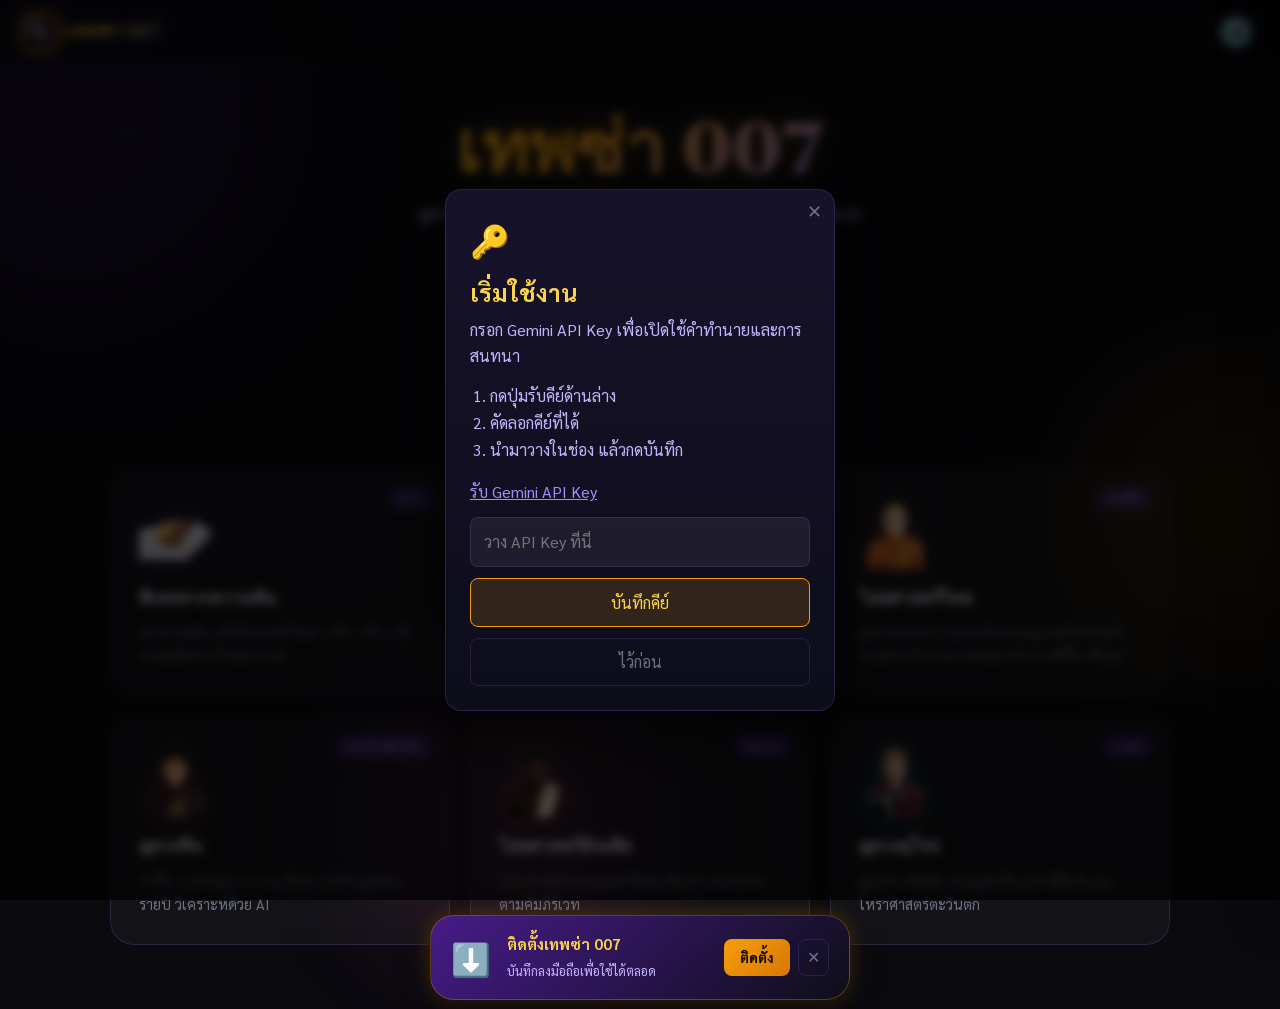
==== commit 8162a87b: "Add files via upload" ====
--- a/index.html
+++ b/index.html
@@ -10,6 +10,8 @@
   <meta name="apple-mobile-web-app-status-bar-style" content="black-translucent" />
   <meta name="apple-mobile-web-app-title" content="เทพซ่า 007" />
   <link rel="manifest" href="manifest.json" />
+  <link rel="icon" type="image/png" sizes="192x192" href="icons/icon-192.png" />
+  <link rel="shortcut icon" href="icons/icon-192.png" />
   <link rel="apple-touch-icon" href="icons/icon-192.png" />
 
   <!-- Open Graph -->
